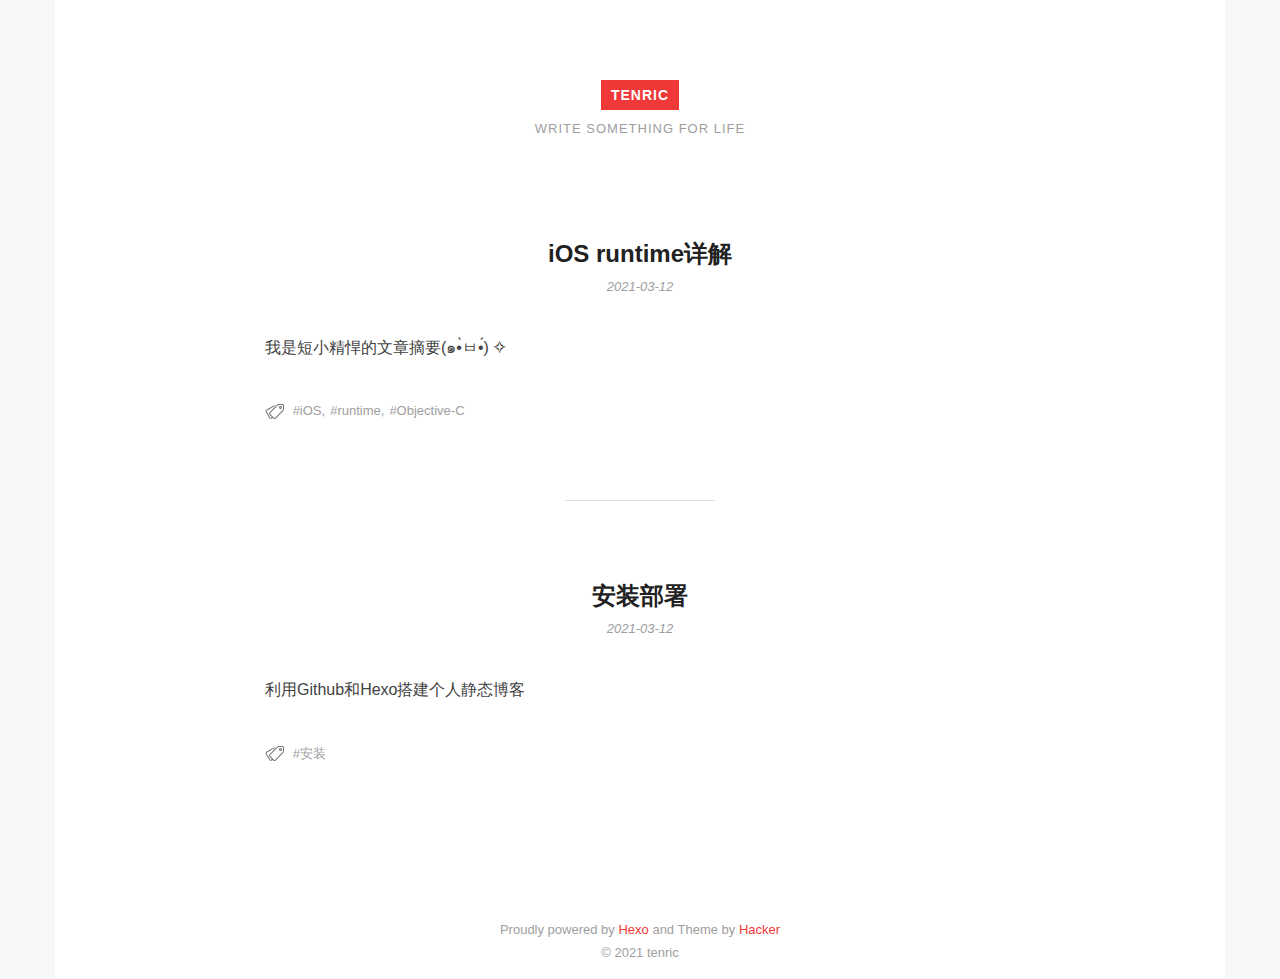
==== index.html @ fcacc4e6 "Site updated: 2021-03-12 15:52:18" ====
<!DOCTYPE HTML>
<html>
<head>
  <meta charset="utf-8">
  
  <title>TENRIC | Write something for life</title>

  
  <meta name="author" content="tenric">
  

  

  

  <meta id="viewport" name="viewport" content="width=device-width, initial-scale=1, maximum-scale=1, minimum-scale=1, user-scalable=no, minimal-ui">
  <meta name="apple-mobile-web-app-capable" content="yes">
  <meta name="apple-mobile-web-app-status-bar-style" content="black">

  

  <meta property="og:site_name" content="TENRIC"/>

  
  <meta property="og:image" content="/favicon.ico"/>
  

  <link href="/favicon.ico" rel="icon">
  <link rel="alternate" href="/atom.xml" title="TENRIC" type="application/atom+xml">
  <link rel="stylesheet" href="/css/style.css" media="screen" type="text/css">
<meta name="generator" content="Hexo 5.4.0"></head>


<body>
<div class="blog">
  <div class="content">

    <header>
  <div class="site-branding">
    <h1 class="site-title">
      <a href="/">TENRIC</a>
    </h1>
    <p class="site-description">Write something for life</p>
  </div>
  <nav class="site-navigation">
    <ul>
      
    </ul>
  </nav>
</header>

    <main class="site-main posts-loop">
    
  <article>

  
    
    <h3 class="article-title"><a href="/2021/03/12/ios-runtime/"><span>iOS runtime详解</span></a></h3>
    
  

  <div class="article-top-meta">
    <span class="posted-on">
      <a href="/2021/03/12/ios-runtime/" rel="bookmark">
        <time class="entry-date published" datetime="2021-03-12T23:48:23.000Z">
          2021-03-12
        </time>
      </a>
    </span>
  </div>


  

  <div class="article-content">
    <div class="entry">
      
        <p>我是短小精悍的文章摘要(๑•̀ㅂ•́) ✧</p>
        
      
    </div>

  </div>

  <div class="article-footer">
    <div class="article-meta pull-left">

    

    
    

    <span class="post-tags">
      <i class="icon-tags"></i>
        <a href="/tags/iOS/">iOS</a><a href="/tags/runtime/">runtime</a><a href="/tags/Objective-C/">Objective-C</a>
    </span>
    

    </div>

    
  </div>
</article>



  <article>

  
    
    <h3 class="article-title"><a href="/2021/03/12/hello-world/"><span>安装部署</span></a></h3>
    
  

  <div class="article-top-meta">
    <span class="posted-on">
      <a href="/2021/03/12/hello-world/" rel="bookmark">
        <time class="entry-date published" datetime="2021-03-12T15:52:05.038Z">
          2021-03-12
        </time>
      </a>
    </span>
  </div>


  

  <div class="article-content">
    <div class="entry">
      
        <p>利用Github和Hexo搭建个人静态博客</p>
        
      
    </div>

  </div>

  <div class="article-footer">
    <div class="article-meta pull-left">

    

    
    

    <span class="post-tags">
      <i class="icon-tags"></i>
        <a href="/tags/安装/">安装</a>
    </span>
    

    </div>

    
  </div>
</article>




<nav class="pagination">
  
  
</nav>
    </main>

    <footer class="site-footer">
  <p class="site-info">
    Proudly powered by <a href="https://hexo.io/" target="_blank">Hexo</a> and
    Theme by <a href="https://github.com/CodeDaraW/Hacker" target="_blank">Hacker</a>
    </br>
    
    &copy; 2021 tenric
    
  </p>
</footer>
    
    
  </div>
</div>
</body>
</html>
---- css/style.css ----
/*! normalize.css v3.0.3 | MIT License | github.com/necolas/normalize.css */

/**
 * 1. Set default font family to sans-serif.
 * 2. Prevent iOS and IE text size adjust after device orientation change,
 *    without disabling user zoom.
 */

html {
  font-family: sans-serif; /* 1 */
  -ms-text-size-adjust: 100%; /* 2 */
  -webkit-text-size-adjust: 100%; /* 2 */
}

/**
 * Remove default margin.
 */

body {
  margin: 0;
}

/* HTML5 display definitions
   ========================================================================== */

/**
 * Correct `block` display not defined for any HTML5 element in IE 8/9.
 * Correct `block` display not defined for `details` or `summary` in IE 10/11
 * and Firefox.
 * Correct `block` display not defined for `main` in IE 11.
 */

article,
aside,
details,
figcaption,
figure,
footer,
header,
hgroup,
main,
menu,
nav,
section,
summary {
  display: block;
}

/**
 * 1. Correct `inline-block` display not defined in IE 8/9.
 * 2. Normalize vertical alignment of `progress` in Chrome, Firefox, and Opera.
 */

audio,
canvas,
progress,
video {
  display: inline-block; /* 1 */
  vertical-align: baseline; /* 2 */
}

/**
 * Prevent modern browsers from displaying `audio` without controls.
 * Remove excess height in iOS 5 devices.
 */

audio:not([controls]) {
  display: none;
  height: 0;
}

/**
 * Address `[hidden]` styling not present in IE 8/9/10.
 * Hide the `template` element in IE 8/9/10/11, Safari, and Firefox < 22.
 */

[hidden],
template {
  display: none;
}

/* Links
   ========================================================================== */

/**
 * Remove the gray background color from active links in IE 10.
 */

a {
  background-color: transparent;
}

/**
 * Improve readability of focused elements when they are also in an
 * active/hover state.
 */

a:active,
a:hover {
  outline: 0;
}

/* Text-level semantics
   ========================================================================== */

/**
 * Address styling not present in IE 8/9/10/11, Safari, and Chrome.
 */

abbr[title] {
  border-bottom: 1px dotted;
}

/**
 * Address style set to `bolder` in Firefox 4+, Safari, and Chrome.
 */

b,
strong {
  font-weight: bold;
}

/**
 * Address styling not present in Safari and Chrome.
 */

dfn {
  font-style: italic;
}

/**
 * Address variable `h1` font-size and margin within `section` and `article`
 * contexts in Firefox 4+, Safari, and Chrome.
 */

h1 {
  font-size: 2em;
  margin: 0.67em 0;
}

/**
 * Address styling not present in IE 8/9.
 */

mark {
  background: #ff0;
  color: #000;
}

/**
 * Address inconsistent and variable font size in all browsers.
 */

small {
  font-size: 80%;
}

/**
 * Prevent `sub` and `sup` affecting `line-height` in all browsers.
 */

sub,
sup {
  font-size: 75%;
  line-height: 0;
  position: relative;
  vertical-align: baseline;
}

sup {
  top: -0.5em;
}

sub {
  bottom: -0.25em;
}

/* Embedded content
   ========================================================================== */

/**
 * Remove border when inside `a` element in IE 8/9/10.
 */

img {
  border: 0;
}

/**
 * Correct overflow not hidden in IE 9/10/11.
 */

svg:not(:root) {
  overflow: hidden;
}

/* Grouping content
   ========================================================================== */

/**
 * Address margin not present in IE 8/9 and Safari.
 */

figure {
  margin: 1em 40px;
}

/**
 * Address differences between Firefox and other browsers.
 */

hr {
  box-sizing: content-box;
  height: 0;
}

/**
 * Contain overflow in all browsers.
 */

pre {
  overflow: auto;
}

/**
 * Address odd `em`-unit font size rendering in all browsers.
 */

code,
kbd,
pre,
samp {
  font-family: monospace, monospace;
  font-size: 1em;
}

/* Forms
   ========================================================================== */

/**
 * Known limitation: by default, Chrome and Safari on OS X allow very limited
 * styling of `select`, unless a `border` property is set.
 */

/**
 * 1. Correct color not being inherited.
 *    Known issue: affects color of disabled elements.
 * 2. Correct font properties not being inherited.
 * 3. Address margins set differently in Firefox 4+, Safari, and Chrome.
 */

button,
input,
optgroup,
select,
textarea {
  color: inherit; /* 1 */
  font: inherit; /* 2 */
  margin: 0; /* 3 */
}

/**
 * Address `overflow` set to `hidden` in IE 8/9/10/11.
 */

button {
  overflow: visible;
}

/**
 * Address inconsistent `text-transform` inheritance for `button` and `select`.
 * All other form control elements do not inherit `text-transform` values.
 * Correct `button` style inheritance in Firefox, IE 8/9/10/11, and Opera.
 * Correct `select` style inheritance in Firefox.
 */

button,
select {
  text-transform: none;
}

/**
 * 1. Avoid the WebKit bug in Android 4.0.* where (2) destroys native `audio`
 *    and `video` controls.
 * 2. Correct inability to style clickable `input` types in iOS.
 * 3. Improve usability and consistency of cursor style between image-type
 *    `input` and others.
 */

button,
html input[type="button"], /* 1 */
input[type="reset"],
input[type="submit"] {
  -webkit-appearance: button; /* 2 */
  cursor: pointer; /* 3 */
}

/**
 * Re-set default cursor for disabled elements.
 */

button[disabled],
html input[disabled] {
  cursor: default;
}

/**
 * Remove inner padding and border in Firefox 4+.
 */

button::-moz-focus-inner,
input::-moz-focus-inner {
  border: 0;
  padding: 0;
}

/**
 * Address Firefox 4+ setting `line-height` on `input` using `!important` in
 * the UA stylesheet.
 */

input {
  line-height: normal;
}

/**
 * It's recommended that you don't attempt to style these elements.
 * Firefox's implementation doesn't respect box-sizing, padding, or width.
 *
 * 1. Address box sizing set to `content-box` in IE 8/9/10.
 * 2. Remove excess padding in IE 8/9/10.
 */

input[type="checkbox"],
input[type="radio"] {
  box-sizing: border-box; /* 1 */
  padding: 0; /* 2 */
}

/**
 * Fix the cursor style for Chrome's increment/decrement buttons. For certain
 * `font-size` values of the `input`, it causes the cursor style of the
 * decrement button to change from `default` to `text`.
 */

input[type="number"]::-webkit-inner-spin-button,
input[type="number"]::-webkit-outer-spin-button {
  height: auto;
}

/**
 * 1. Address `appearance` set to `searchfield` in Safari and Chrome.
 * 2. Address `box-sizing` set to `border-box` in Safari and Chrome.
 */

input[type="search"] {
  -webkit-appearance: textfield; /* 1 */
  box-sizing: content-box; /* 2 */
}

/**
 * Remove inner padding and search cancel button in Safari and Chrome on OS X.
 * Safari (but not Chrome) clips the cancel button when the search input has
 * padding (and `textfield` appearance).
 */

input[type="search"]::-webkit-search-cancel-button,
input[type="search"]::-webkit-search-decoration {
  -webkit-appearance: none;
}

/**
 * Define consistent border, margin, and padding.
 */

fieldset {
  border: 1px solid #c0c0c0;
  margin: 0 2px;
  padding: 0.35em 0.625em 0.75em;
}

/**
 * 1. Correct `color` not being inherited in IE 8/9/10/11.
 * 2. Remove padding so people aren't caught out if they zero out fieldsets.
 */

legend {
  border: 0; /* 1 */
  padding: 0; /* 2 */
}

/**
 * Remove default vertical scrollbar in IE 8/9/10/11.
 */

textarea {
  overflow: auto;
}

/**
 * Don't inherit the `font-weight` (applied by a rule above).
 * NOTE: the default cannot safely be changed in Chrome and Safari on OS X.
 */

optgroup {
  font-weight: bold;
}

/* Tables
   ========================================================================== */

/**
 * Remove most spacing between table cells.
 */

table {
  border-collapse: collapse;
  border-spacing: 0;
}

td,
th {
  padding: 0;
}

html {
  font-size: 10px;
  -webkit-text-size-adjust: 100%;
}
p,
h1,
h2,
h3,
h4,
h5,
h6 {
  margin: 0;
}
a {
  text-decoration: none;
}
body {
  background-color: #f7f7f7;
  font-family: "Segoe UI", "Lucida Grande", Helvetica, "Microsoft YaHei", FreeSans, Arimo, "Droid Sans", "wenquanyi micro hei", "Hiragino Sans GB", "Hiragino Sans GB W3", Arial, sans-serif;
  -moz-osx-font-smoothing: grayscale;
  -webkit-font-smoothing: antialiased;
  overflow-x: hidden;
}
body .blog {
  max-width: 1170px;
  min-height: 100vh;
  background-color: #fff;
  margin: 0 auto;
}
body .blog .content {
  box-sizing: border-box;
  max-width: 770px;
  width: 100%;
  padding: 80px 10px 10px;
  margin: 0 auto;
}
@media (prefers-color-scheme: dark) {
  body {
    background-color: #000;
  }
  body .blog {
    background-color: #110f12;
  }
}
header {
  line-height: 1.8rem;
}
header .site-branding {
  text-align: center;
  margin-bottom: 2rem;
  font-family: "Open Sans", arial, sans-serif;
  letter-spacing: 0.1em;
  text-transform: uppercase;
}
header .site-branding .site-title {
  margin: 0;
  font-size: 1.4rem;
}
header .site-branding .site-title a {
  display: inline-block;
  color: #fff;
  font-weight: bolder;
  background-color: #f03838;
  line-height: 3rem;
  height: 3rem;
  padding: 0 1rem;
  -webkit-transition: padding 0.3s ease-out;
  transition: padding 0.3s ease-out;
}
header .site-branding .site-title a:hover {
  padding: 0 1.5rem;
}
header .site-branding .site-description {
  color: #9e9e9e;
  font-size: 1.3rem;
  margin: 1rem 0 0;
}
header .site-navigation {
  text-align: center;
}
header .site-navigation ul {
  list-style: none;
  padding: 0;
  margin: 0;
  font-size: 1.6em;
}
header .site-navigation ul li {
  display: inline-block;
  margin: 0 0.5rem;
}
header .site-navigation ul li a {
  display: block;
  color: #f03838;
  font-size: 1.6rem;
  line-height: 2rem;
  padding: 0 1rem;
}
article {
  position: relative;
  padding: 8rem 0;
}
article a {
  color: #f03838;
}
article:not(:first-child):before {
  content: '';
  width: 150px;
  height: 1px;
  background-color: #e0e0e0;
  position: absolute;
  top: 0;
  left: 50%;
  margin-left: -75px;
}
article blockquote {
  margin: 6rem 2rem;
  padding-left: 15px;
  line-height: 2rem;
  border-left: 4px solid #f03838;
}
article .article-title {
  position: relative;
  color: #212121;
  font-size: 2.4rem;
  line-height: 1.3;
  text-align: center;
  margin: 0;
  padding: 0 2rem;
}
article .article-title a {
  display: block;
  color: #212121;
}
article .article-title a span {
  padding-bottom: 3px;
  -webkit-transition: 0.15s;
  transition: 0.15s;
  box-shadow: inset 0 -2px 0 rgba(240,56,56,0);
}
article .article-title a:hover {
  color: #212121;
}
article .article-title a:hover span {
  box-shadow: inset 0 -2px 0 rgba(240,56,56,0.4);
}
article .article-top-meta {
  position: relative;
  color: #9e9e9e;
  font-size: 1.3rem;
  text-align: center;
  margin: 1rem 0;
}
article .article-top-meta span {
  margin: 0 0.5rem;
}
article .article-top-meta a {
  color: #9e9e9e;
}
article .article-top-meta a:hover {
  color: #f03838;
}
article .article-top-meta a time {
  font-style: italic;
}
article .article-excerpt,
article .article-content,
article .featured-media {
  margin: 4rem 0;
  font-size: 1.6rem;
  color: #424242;
}
article .article-excerpt .excerpt-btn,
article .article-content .excerpt-btn,
article .featured-media .excerpt-btn {
  margin: 4rem 0;
  font-size: 1.4rem;
}
article .article-excerpt img,
article .article-content img,
article .featured-media img {
  display: block;
  max-width: 100%;
  height: auto;
  margin: 1rem auto;
}
article .article-footer .pull-left {
  float: left;
}
article .article-footer .pull-right {
  float: right;
}
article .article-footer:after {
  content: " ";
  display: block;
  clear: both;
}
article .article-footer .article-meta > span:not(:last-child) {
  margin-right: 3rem;
}
article .article-footer .article-meta > span {
  display: inline-block;
}
article .article-footer .article-meta > span > span {
  line-height: 1;
  vertical-align: middle;
}
article .article-footer .article-meta {
  font-size: 1.3rem;
  color: #9e9e9e;
}
article .article-footer .article-meta a {
  color: #9e9e9e;
}
article .article-footer .article-meta a:hover {
  color: #f03838;
}
article .article-footer .article-meta i {
  vertical-align: middle;
  color: #9e9e9e;
  margin-right: 0.5rem;
}
article .article-footer .post-tags a:before {
  content: "#";
}
article .article-footer .post-tags a:not(:last-of-type):after {
  content: ",";
  padding-right: 5px;
}
article code {
  padding: 2px 4px;
  margin-left: 2px;
  margin-right: 2px;
  color: #c7254e;
  white-space: normal;
  border-radius: 0;
}
article p {
  margin: 2rem 0;
  line-height: 1.8;
}
article .video-container {
  position: relative;
  padding-bottom: 56.25%;
  padding-top: 0;
  height: 0;
  overflow: hidden;
}
article .video-container iframe {
  position: absolute;
  top: 0;
  left: 0;
  width: 100%;
  height: 100%;
}
article table {
  max-width: 100%;
  width: 100%;
}
article table caption {
  padding: 5px;
  color: #333;
  background-color: #e5e5e5;
}
article table th,
article table td {
  text-align: left;
  padding: 0.6em;
  vertical-align: top;
}
article table th {
  vertical-align: bottom;
  border-bottom: 1px solid #e5e5e5;
}
article table tbody + tbody {
  border-top: 2px solid #e5e5e5;
}
article table .table {
  background-color: #fff;
}
article table .table-bordered {
  border: 1px solid #e5e5e5;
}
article table .table-striped tbody tr:nth-of-type(odd) {
  background-color: #f2f2f2;
}
article table pre {
  overflow-x: auto;
  overflow-y: hidden;
}
@media (prefers-color-scheme: dark) {
  article {
    color: #f6f2f5;
  }
  article .article-title {
    color: #f6f2f5;
  }
  article .article-title a {
    color: #f6f2f5;
  }
  article .article-title a:hover {
    color: #f6f2f5;
  }
  article .article-excerpt,
  article .article-content,
  article .featured-media {
    color: #fff;
  }
  article code {
    color: #f45542;
  }
}
article.archive {
  padding: 0;
  margin: 2em auto;
}
.archive-post {
  text-align: left;
  margin: 2em auto;
}
.archive-post .archive-title {
  font-size: 2.8em;
  line-height: 1;
  position: relative;
  color: #212121;
  margin: 0;
}
.archive-post .archive-title a {
  color: #000;
}
.archive-post .archive-title a span {
  padding-bottom: 3px;
  -webkit-transition: box-shadow 0.15s;
  transition: box-shadow 0.15s;
  box-shadow: inset 0 -2px 0 rgba(240,56,56,0);
}
.archive-post .archive-title a:hover {
  color: #212121;
}
.archive-post .archive-title a:hover span {
  box-shadow: inset 0 -2px 0 rgba(240,56,56,0.4);
}
.archive-post time {
  font-style: italic;
}
.archive-post time a {
  font-size: 1.6rem;
  color: #9e9e9e;
}
.archive-post time a:before {
  content: '#';
}
.archive-post time a:hover {
  color: #f03838;
}
@media (prefers-color-scheme: dark) {
  .archive-post .archive-title {
    color: #f6f2f5;
  }
  .archive-post .archive-title a {
    color: #fff;
  }
  .archive-post .archive-title a:hover {
    color: #f6f2f5;
  }
  .archive-post time a {
    color: #8e8e93;
  }
  .archive-post time a:hover {
    color: #f03838;
  }
}
article .tags-cloud {
  width: 100%;
  margin: 8rem 0;
  text-align: center;
  line-height: 2rem;
}
article .tags-cloud > spannot(last-child) {
  margin-right: 3rem;
}
article .tags-cloud > span {
  display: inline-block;
}
article .tags-cloud > span > span {
  line-height: 1;
  vertical-align: middle;
}
article .archive-tags,
article .archive-tags > spannot(last-child) {
  margin-right: 3rem;
}
article .archive-tags > span {
  display: inline-block;
}
article .archive-tags > span > span {
  line-height: 1;
  vertical-align: middle;
}
article .archive-tags,
article .tags-cloud {
  margin: 8rem 0;
  font-size: 1.3rem;
  color: #9e9e9e;
}
article .archive-tags a,
article .tags-cloud a {
  color: #9e9e9e;
}
article .archive-tags a:hover,
article .tags-cloud a:hover {
  color: #f03838;
}
article .archive-tags i,
article .tags-cloud i {
  vertical-align: middle;
  color: #9e9e9e;
  margin-right: 0.5rem;
}
article .archive-tags .post-tags,
article .tags-cloud .post-tags {
  margin-right: 3rem;
}
article .archive-tags .post-tags a:before,
article .tags-cloud .post-tags a:before {
  content: "#";
}
article .archive-tags .post-tags a:not(:last-of-type):after,
article .tags-cloud .post-tags a:not(:last-of-type):after {
  content: ",";
  padding-right: 5px;
}
article .categories-cloud {
  width: 100%;
  margin: 8rem 0;
  text-align: center;
  line-height: 2rem;
}
article .categories-cloud > spannot(last-child) {
  margin-right: 3rem;
}
article .categories-cloud > span {
  display: inline-block;
}
article .categories-cloud > span > span {
  line-height: 1;
  vertical-align: middle;
}
article .archive-categories,
article .archive-categories > spannot(last-child) {
  margin-right: 3rem;
}
article .archive-categories > span {
  display: inline-block;
}
article .archive-categories > span > span {
  line-height: 1;
  vertical-align: middle;
}
article .archive-categories,
article .categories-cloud {
  margin: 8rem 0;
  font-size: 1.3rem;
  color: #9e9e9e;
}
article .archive-categories a,
article .categories-cloud a {
  color: #9e9e9e;
}
article .archive-categories a:hover,
article .categories-cloud a:hover {
  color: #f03838;
}
article .archive-categories i,
article .categories-cloud i {
  vertical-align: middle;
  color: #9e9e9e;
  margin-right: 0.5rem;
}
article .archive-categories .post-categories,
article .categories-cloud .post-categories {
  margin-right: 3rem;
}
article .archive-categories .post-categories a:before,
article .categories-cloud .post-categories a:before {
  content: "#";
}
article .archive-categories .post-categories a:not(:last-of-type):after,
article .categories-cloud .post-categories a:not(:last-of-type):after {
  content: ",";
  padding-right: 5px;
}
.pagination {
  position: relative;
  margin: 30px 0;
  display: -webkit-box;
  display: -ms-flexbox;
  display: -webkit-flex;
  display: flex;
  -webkit-box-pack: space-around;
  -ms-flex-pack: space-around;
  -webkit-justify-content: space-around;
  justify-content: space-around;
}
.pagination .pagination-prev,
.pagination .pagination-next {
  color: #f03838;
  font-size: 1.6rem;
  border: 1px solid #e0e0e0;
  line-height: 30px;
  height: 32px;
  padding: 0 20px;
  border-radius: 16px;
  -webkit-transition-duration: 0.4s;
  transition-duration: 0.4s;
}
.pagination .pagination-prev:hover,
.pagination .pagination-next:hover {
  color: #fff;
  background-color: #f03838;
  border-color: #f03838;
}
@media (prefers-color-scheme: dark) {
  .pagination .pagination-prev,
  .pagination .pagination-next {
    color: #f03838;
    border: 1px solid #636366;
  }
  .pagination .pagination-prev:hover,
  .pagination .pagination-next:hover {
    color: #000;
    background-color: #f03838;
    border-color: #f03838;
  }
}
footer.site-footer {
  position: relative;
  text-align: center;
  line-height: 1.8;
  padding-top: 1rem;
  color: #9e9e9e;
}
footer.site-footer a {
  color: #f03838;
}
footer.site-footer .site-info {
  color: #9e9e9e;
  font-size: 1.3rem;
  margin: 0.5rem 0;
}
.icon-meta {
  display: -webkit-box;
  display: -ms-flexbox;
  display: -webkit-flex;
  display: flex;
}
.icon-comments {
  display: inline-block;
  width: 18px;
  height: 19px;
  background: url("[data-uri]") center top no-repeat;
  background-size: 18px 18px;
}
.icon-tags {
  display: inline-block;
  width: 19px;
  height: 16px;
  background: url("[data-uri]") center center no-repeat;
  background-size: 19px 16px;
}
.icon-categories {
  display: inline-block;
  width: 19px;
  height: 16px;
  background: url("[data-uri]") center center no-repeat;
  icon-categories: 19px 16px;
}
.entry .gist {
  background: #eee;
  border: 1px solid #fff;
  margin: 15px 0px;
  padding: 7px 15px;
  border-radius: 2px;
  text-shadow: 0 0 1px #fff;
  line-height: 1.6;
  overflow: auto;
  color: #666;
}
.entry .gist .gist-file {
  border: none;
  font-family: inherit;
  margin: 0;
  font-size: 0.9em;
}
.entry .gist .gist-file .gist-data {
  background: none;
  border-bottom: none;
}
.entry .gist .gist-file .gist-data pre {
  padding: 0 !important;
  font-family: font-mono;
}
.entry .gist .gist-file .gist-meta {
  background: none;
  color: color-meta;
  margin-top: 5px;
  padding: 0;
  text-shadow: 0 0 1px #fff;
  font-size: 100%;
}
.entry .gist .gist-file .gist-meta a {
  color: color-link;
}
.entry .gist .gist-file .gist-meta a:visited {
  color: color-link;
}
figure.highlight {
  background: #eee;
  border: 1px solid color-border;
  margin: 1em 0;
  padding: 1em;
  border-radius: 2px;
  text-shadow: 0 0 1px #fff;
  line-height: 1.6;
  overflow: auto;
  position: relative;
  font-size: 0.9em;
}
figure.highlight figcaption {
  color: color-meta;
  margin-bottom: 5px;
  text-shadow: 0 0 1px #fff;
}
figure.highlight figcaption a {
  position: absolute;
  right: 15px;
}
figure.highlight pre {
  border: none;
  padding: 0;
  margin: 0;
}
figure.highlight table {
  margin-top: 0;
  border-spacing: 0;
}
figure.highlight .gutter {
  color: color-meta;
  width: 20px;
  padding-right: 15px;
  border-right: 1px solid color-border;
  text-align: right;
}
figure.highlight .code {
  padding-left: 15px;
  border-left: 1px solid #fff;
  color: #666;
}
figure.highlight .line {
  height: 20px;
}
pre .comment,
pre .template_comment,
pre .diff .header,
pre .doctype,
pre .pi,
pre .lisp .string,
pre .javadoc {
  color: #93a1a1;
  font-style: italic;
}
pre .keyword,
pre .winutils,
pre .method,
pre .addition,
pre .css .tag,
pre .request,
pre .status,
pre .nginx .title {
  color: #859900;
}
pre .number,
pre .command,
pre .string,
pre .tag .value,
pre .phpdoc,
pre .tex .formula,
pre .regexp,
pre .hexcolor {
  color: #2aa198;
}
pre .title,
pre .localvars,
pre .chunk,
pre .decorator,
pre .built_in,
pre .identifier,
pre .vhdl,
pre .literal,
pre .id {
  color: #268bd2;
}
pre .attribute,
pre .variable,
pre .lisp .body,
pre .smalltalk .number,
pre .constant,
pre .class .title,
pre .parent,
pre .haskell .type {
  color: #b58900;
}
pre .preprocessor,
pre .preprocessor .keyword,
pre .shebang,
pre .symbol,
pre .symbol .string,
pre .diff .change,
pre .special,
pre .attr_selector,
pre .important,
pre .subst,
pre .cdata,
pre .clojure .title {
  color: #cb4b16;
}
pre .deletion {
  color: #dc322f;
}
@media (prefers-color-scheme: dark) {
  .entry .gist {
    background: #222;
    border: 1px solid #000;
    text-shadow: 0 0 1px #000;
    color: #fff;
  }
  .entry .gist .gist-file .gist-meta {
    text-shadow: 0 0 1px #000;
  }
  figure.highlight {
    background: #222;
    text-shadow: 0 0 1px #000;
  }
  figure.highlight figcaption {
    text-shadow: 0 0 1px #000;
  }
  figure.highlight .code {
    border-left: 1px solid #000;
    color: #fff;
  }
  pre .comment,
  pre .template_comment,
  pre .diff .header,
  pre .doctype,
  pre .pi,
  pre .lisp .string,
  pre .javadoc {
    color: #586e75;
  }
}
@media (min-width: 768px) {
  article {
    padding: 8rem 0;
  }
}
@media (max-width: 768px) {
  .content {
    padding-top: 20px !important;
  }
  article {
    padding: 2.5rem 0 !important;
  }
}
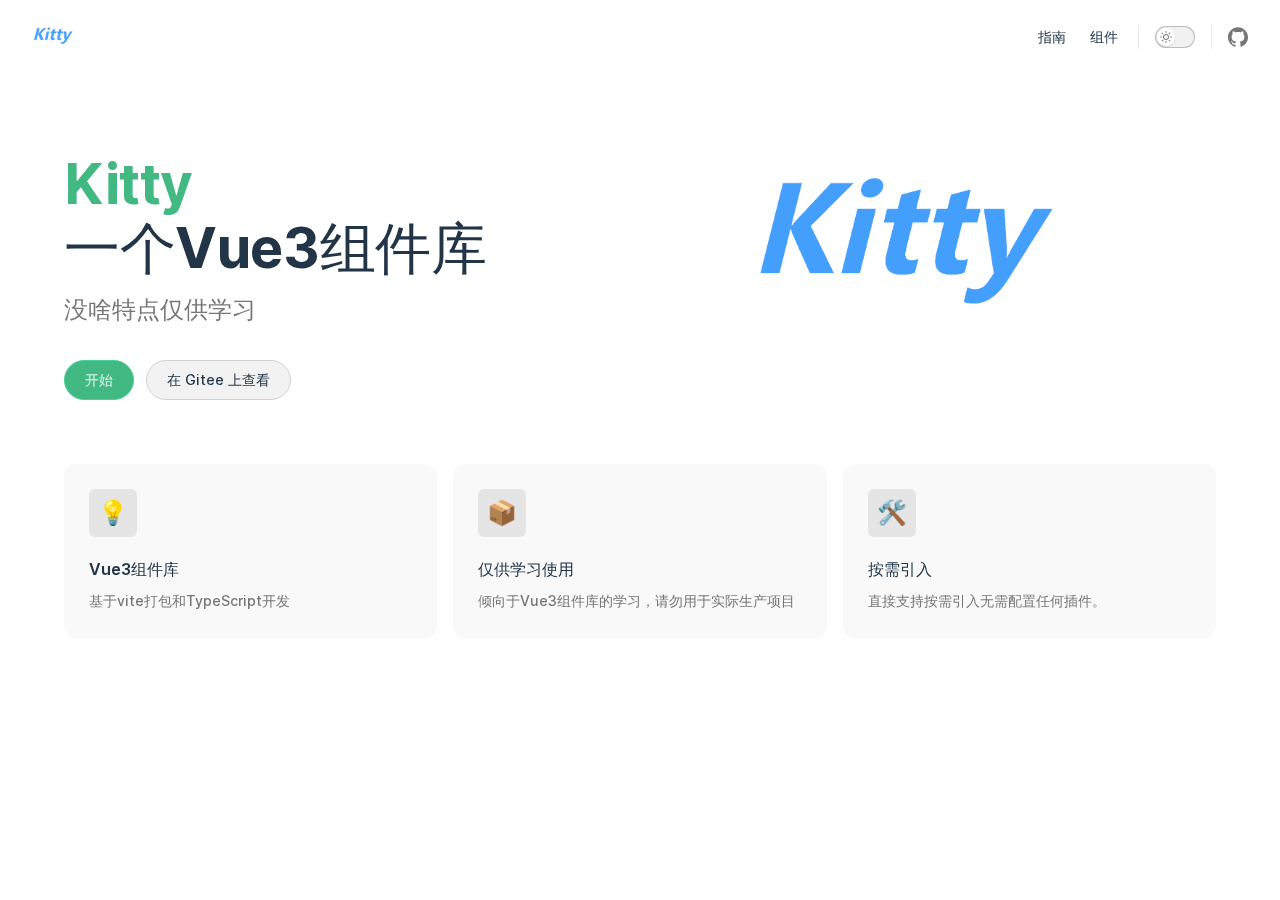
==== commit b7759d3e: "doc" ====
--- a/index.html
+++ b/index.html
@@ -1,182 +1,21 @@
-<!DOCTYPE HTML>
-<html>
-<head>
-  <meta charset="utf-8">
-  
-  <title>TENRIC | Write something for life</title>
-
-  
-  <meta name="author" content="tenric">
-  
-
-  
-
-  
-
-  <meta id="viewport" name="viewport" content="width=device-width, initial-scale=1, maximum-scale=1, minimum-scale=1, user-scalable=no, minimal-ui">
-  <meta name="apple-mobile-web-app-capable" content="yes">
-  <meta name="apple-mobile-web-app-status-bar-style" content="black">
-
-  
-
-  <meta property="og:site_name" content="TENRIC"/>
-
-  
-  <meta property="og:image" content="/favicon.ico"/>
-  
-
-  <link href="/favicon.ico" rel="icon">
-  <link rel="alternate" href="/atom.xml" title="TENRIC" type="application/atom+xml">
-  <link rel="stylesheet" href="/css/style.css" media="screen" type="text/css">
-<meta name="generator" content="Hexo 5.4.0"></head>
-
-
-<body>
-<div class="blog">
-  <div class="content">
-
-    <header>
-  <div class="site-branding">
-    <h1 class="site-title">
-      <a href="/">TENRIC</a>
-    </h1>
-    <p class="site-description">Write something for life</p>
-  </div>
-  <nav class="site-navigation">
-    <ul>
-      
-    </ul>
-  </nav>
-</header>
-
-    <main class="site-main posts-loop">
+<!DOCTYPE html>
+<html lang="en-US">
+  <head>
+    <meta charset="utf-8">
+    <meta name="viewport" content="width=device-width,initial-scale=1">
+    <title>Kitty | 一个Vue3组件库</title>
+    <meta name="description" content="A VitePress site">
+    <link rel="stylesheet" href="/assets/style.ea92e692.css">
+    <link rel="modulepreload" href="/assets/chunks/index.14e81d7c.js">
+    <link rel="modulepreload" href="/assets/app.6cea076a.js">
+    <link rel="modulepreload" href="/assets/index.md.9ae8430d.lean.js">
     
-  <article>
-
-  
+    <script id="check-dark-light">(()=>{const e=localStorage.getItem("vitepress-theme-appearance")||"",a=window.matchMedia("(prefers-color-scheme: dark)").matches;(!e||e==="auto"?a:e==="dark")&&document.documentElement.classList.add("dark")})();</script>
+  </head>
+  <body>
+    <div id="app"><div class="Layout" data-v-113fe500><!--[--><!--]--><!--[--><span tabindex="-1" data-v-96171515></span><a href="#VPContent" class="VPSkipLink visually-hidden" data-v-96171515> Skip to content </a><!--]--><!----><header class="VPNav no-sidebar" data-v-113fe500 data-v-de58f8aa><div class="VPNavBar" data-v-de58f8aa data-v-169402fc><div class="container" data-v-169402fc><div class="VPNavBarTitle" data-v-169402fc data-v-dacced47><a class="title" href="/" data-v-dacced47><!--[--><!--]--><!--[--><img class="VPImage logo" src="/logo.png" alt data-v-53766751><!--]--><!----><!--[--><!--]--></a></div><div class="content" data-v-169402fc><!--[--><!--]--><!----><nav aria-labelledby="main-nav-aria-label" class="VPNavBarMenu menu" data-v-169402fc data-v-5b0fac8e><span id="main-nav-aria-label" class="visually-hidden" data-v-5b0fac8e>Main Navigation</span><!--[--><!--[--><a class="VPLink link VPNavBarMenuLink" href="/guide/installation.html" data-v-5b0fac8e data-v-56763453 data-v-a6a4aa9b><!--[-->指南<!--]--><!----></a><!--]--><!--[--><a class="VPLink link VPNavBarMenuLink" href="/examples/button/" data-v-5b0fac8e data-v-56763453 data-v-a6a4aa9b><!--[-->组件<!--]--><!----></a><!--]--><!--]--></nav><!----><div class="VPNavBarAppearance appearance" data-v-169402fc data-v-bf5c70f6><button class="VPSwitch VPSwitchAppearance" type="button" role="switch" aria-label="toggle dark mode" aria-checked="false" data-v-bf5c70f6 data-v-a2051fd1 data-v-f0e50179><span class="check" data-v-f0e50179><span class="icon" data-v-f0e50179><!--[--><svg xmlns="http://www.w3.org/2000/svg" aria-hidden="true" focusable="false" viewbox="0 0 24 24" class="sun" data-v-a2051fd1><path d="M12,18c-3.3,0-6-2.7-6-6s2.7-6,6-6s6,2.7,6,6S15.3,18,12,18zM12,8c-2.2,0-4,1.8-4,4c0,2.2,1.8,4,4,4c2.2,0,4-1.8,4-4C16,9.8,14.2,8,12,8z"></path><path d="M12,4c-0.6,0-1-0.4-1-1V1c0-0.6,0.4-1,1-1s1,0.4,1,1v2C13,3.6,12.6,4,12,4z"></path><path d="M12,24c-0.6,0-1-0.4-1-1v-2c0-0.6,0.4-1,1-1s1,0.4,1,1v2C13,23.6,12.6,24,12,24z"></path><path d="M5.6,6.6c-0.3,0-0.5-0.1-0.7-0.3L3.5,4.9c-0.4-0.4-0.4-1,0-1.4s1-0.4,1.4,0l1.4,1.4c0.4,0.4,0.4,1,0,1.4C6.2,6.5,5.9,6.6,5.6,6.6z"></path><path d="M19.8,20.8c-0.3,0-0.5-0.1-0.7-0.3l-1.4-1.4c-0.4-0.4-0.4-1,0-1.4s1-0.4,1.4,0l1.4,1.4c0.4,0.4,0.4,1,0,1.4C20.3,20.7,20,20.8,19.8,20.8z"></path><path d="M3,13H1c-0.6,0-1-0.4-1-1s0.4-1,1-1h2c0.6,0,1,0.4,1,1S3.6,13,3,13z"></path><path d="M23,13h-2c-0.6,0-1-0.4-1-1s0.4-1,1-1h2c0.6,0,1,0.4,1,1S23.6,13,23,13z"></path><path d="M4.2,20.8c-0.3,0-0.5-0.1-0.7-0.3c-0.4-0.4-0.4-1,0-1.4l1.4-1.4c0.4-0.4,1-0.4,1.4,0s0.4,1,0,1.4l-1.4,1.4C4.7,20.7,4.5,20.8,4.2,20.8z"></path><path d="M18.4,6.6c-0.3,0-0.5-0.1-0.7-0.3c-0.4-0.4-0.4-1,0-1.4l1.4-1.4c0.4-0.4,1-0.4,1.4,0s0.4,1,0,1.4l-1.4,1.4C18.9,6.5,18.6,6.6,18.4,6.6z"></path></svg><svg xmlns="http://www.w3.org/2000/svg" aria-hidden="true" focusable="false" viewbox="0 0 24 24" class="moon" data-v-a2051fd1><path d="M12.1,22c-0.3,0-0.6,0-0.9,0c-5.5-0.5-9.5-5.4-9-10.9c0.4-4.8,4.2-8.6,9-9c0.4,0,0.8,0.2,1,0.5c0.2,0.3,0.2,0.8-0.1,1.1c-2,2.7-1.4,6.4,1.3,8.4c2.1,1.6,5,1.6,7.1,0c0.3-0.2,0.7-0.3,1.1-0.1c0.3,0.2,0.5,0.6,0.5,1c-0.2,2.7-1.5,5.1-3.6,6.8C16.6,21.2,14.4,22,12.1,22zM9.3,4.4c-2.9,1-5,3.6-5.2,6.8c-0.4,4.4,2.8,8.3,7.2,8.7c2.1,0.2,4.2-0.4,5.8-1.8c1.1-0.9,1.9-2.1,2.4-3.4c-2.5,0.9-5.3,0.5-7.5-1.1C9.2,11.4,8.1,7.7,9.3,4.4z"></path></svg><!--]--></span></span></button></div><div class="VPSocialLinks VPNavBarSocialLinks social-links" data-v-169402fc data-v-8bd67061 data-v-6d948667><!--[--><a class="VPSocialLink" href="https://gitee.com/geeksdidi" target="_blank" rel="noopener" data-v-6d948667 data-v-8e210183><svg role="img" viewBox="0 0 24 24" xmlns="http://www.w3.org/2000/svg"><title>GitHub</title><path d="M12 .297c-6.63 0-12 5.373-12 12 0 5.303 3.438 9.8 8.205 11.385.6.113.82-.258.82-.577 0-.285-.01-1.04-.015-2.04-3.338.724-4.042-1.61-4.042-1.61C4.422 18.07 3.633 17.7 3.633 17.7c-1.087-.744.084-.729.084-.729 1.205.084 1.838 1.236 1.838 1.236 1.07 1.835 2.809 1.305 3.495.998.108-.776.417-1.305.76-1.605-2.665-.3-5.466-1.332-5.466-5.93 0-1.31.465-2.38 1.235-3.22-.135-.303-.54-1.523.105-3.176 0 0 1.005-.322 3.3 1.23.96-.267 1.98-.399 3-.405 1.02.006 2.04.138 3 .405 2.28-1.552 3.285-1.23 3.285-1.23.645 1.653.24 2.873.12 3.176.765.84 1.23 1.91 1.23 3.22 0 4.61-2.805 5.625-5.475 5.92.42.36.81 1.096.81 2.22 0 1.606-.015 2.896-.015 3.286 0 .315.21.69.825.57C20.565 22.092 24 17.592 24 12.297c0-6.627-5.373-12-12-12"/></svg></a><!--]--></div><div class="VPFlyout VPNavBarExtra extra" data-v-169402fc data-v-f9fa0777 data-v-281c9b02><button type="button" class="button" aria-haspopup="true" aria-expanded="false" aria-label="extra navigation" data-v-281c9b02><svg xmlns="http://www.w3.org/2000/svg" aria-hidden="true" focusable="false" viewbox="0 0 24 24" class="icon" data-v-281c9b02><circle cx="12" cy="12" r="2"></circle><circle cx="19" cy="12" r="2"></circle><circle cx="5" cy="12" r="2"></circle></svg></button><div class="menu" data-v-281c9b02><div class="VPMenu" data-v-281c9b02 data-v-d4b3a164><!----><!--[--><!--[--><!----><div class="group" data-v-f9fa0777><div class="item appearance" data-v-f9fa0777><p class="label" data-v-f9fa0777>Appearance</p><div class="appearance-action" data-v-f9fa0777><button class="VPSwitch VPSwitchAppearance" type="button" role="switch" aria-label="toggle dark mode" aria-checked="false" data-v-f9fa0777 data-v-a2051fd1 data-v-f0e50179><span class="check" data-v-f0e50179><span class="icon" data-v-f0e50179><!--[--><svg xmlns="http://www.w3.org/2000/svg" aria-hidden="true" focusable="false" viewbox="0 0 24 24" class="sun" data-v-a2051fd1><path d="M12,18c-3.3,0-6-2.7-6-6s2.7-6,6-6s6,2.7,6,6S15.3,18,12,18zM12,8c-2.2,0-4,1.8-4,4c0,2.2,1.8,4,4,4c2.2,0,4-1.8,4-4C16,9.8,14.2,8,12,8z"></path><path d="M12,4c-0.6,0-1-0.4-1-1V1c0-0.6,0.4-1,1-1s1,0.4,1,1v2C13,3.6,12.6,4,12,4z"></path><path d="M12,24c-0.6,0-1-0.4-1-1v-2c0-0.6,0.4-1,1-1s1,0.4,1,1v2C13,23.6,12.6,24,12,24z"></path><path d="M5.6,6.6c-0.3,0-0.5-0.1-0.7-0.3L3.5,4.9c-0.4-0.4-0.4-1,0-1.4s1-0.4,1.4,0l1.4,1.4c0.4,0.4,0.4,1,0,1.4C6.2,6.5,5.9,6.6,5.6,6.6z"></path><path d="M19.8,20.8c-0.3,0-0.5-0.1-0.7-0.3l-1.4-1.4c-0.4-0.4-0.4-1,0-1.4s1-0.4,1.4,0l1.4,1.4c0.4,0.4,0.4,1,0,1.4C20.3,20.7,20,20.8,19.8,20.8z"></path><path d="M3,13H1c-0.6,0-1-0.4-1-1s0.4-1,1-1h2c0.6,0,1,0.4,1,1S3.6,13,3,13z"></path><path d="M23,13h-2c-0.6,0-1-0.4-1-1s0.4-1,1-1h2c0.6,0,1,0.4,1,1S23.6,13,23,13z"></path><path d="M4.2,20.8c-0.3,0-0.5-0.1-0.7-0.3c-0.4-0.4-0.4-1,0-1.4l1.4-1.4c0.4-0.4,1-0.4,1.4,0s0.4,1,0,1.4l-1.4,1.4C4.7,20.7,4.5,20.8,4.2,20.8z"></path><path d="M18.4,6.6c-0.3,0-0.5-0.1-0.7-0.3c-0.4-0.4-0.4-1,0-1.4l1.4-1.4c0.4-0.4,1-0.4,1.4,0s0.4,1,0,1.4l-1.4,1.4C18.9,6.5,18.6,6.6,18.4,6.6z"></path></svg><svg xmlns="http://www.w3.org/2000/svg" aria-hidden="true" focusable="false" viewbox="0 0 24 24" class="moon" data-v-a2051fd1><path d="M12.1,22c-0.3,0-0.6,0-0.9,0c-5.5-0.5-9.5-5.4-9-10.9c0.4-4.8,4.2-8.6,9-9c0.4,0,0.8,0.2,1,0.5c0.2,0.3,0.2,0.8-0.1,1.1c-2,2.7-1.4,6.4,1.3,8.4c2.1,1.6,5,1.6,7.1,0c0.3-0.2,0.7-0.3,1.1-0.1c0.3,0.2,0.5,0.6,0.5,1c-0.2,2.7-1.5,5.1-3.6,6.8C16.6,21.2,14.4,22,12.1,22zM9.3,4.4c-2.9,1-5,3.6-5.2,6.8c-0.4,4.4,2.8,8.3,7.2,8.7c2.1,0.2,4.2-0.4,5.8-1.8c1.1-0.9,1.9-2.1,2.4-3.4c-2.5,0.9-5.3,0.5-7.5-1.1C9.2,11.4,8.1,7.7,9.3,4.4z"></path></svg><!--]--></span></span></button></div></div></div><div class="group" data-v-f9fa0777><div class="item social-links" data-v-f9fa0777><div class="VPSocialLinks social-links-list" data-v-f9fa0777 data-v-6d948667><!--[--><a class="VPSocialLink" href="https://gitee.com/geeksdidi" target="_blank" rel="noopener" data-v-6d948667 data-v-8e210183><svg role="img" viewBox="0 0 24 24" xmlns="http://www.w3.org/2000/svg"><title>GitHub</title><path d="M12 .297c-6.63 0-12 5.373-12 12 0 5.303 3.438 9.8 8.205 11.385.6.113.82-.258.82-.577 0-.285-.01-1.04-.015-2.04-3.338.724-4.042-1.61-4.042-1.61C4.422 18.07 3.633 17.7 3.633 17.7c-1.087-.744.084-.729.084-.729 1.205.084 1.838 1.236 1.838 1.236 1.07 1.835 2.809 1.305 3.495.998.108-.776.417-1.305.76-1.605-2.665-.3-5.466-1.332-5.466-5.93 0-1.31.465-2.38 1.235-3.22-.135-.303-.54-1.523.105-3.176 0 0 1.005-.322 3.3 1.23.96-.267 1.98-.399 3-.405 1.02.006 2.04.138 3 .405 2.28-1.552 3.285-1.23 3.285-1.23.645 1.653.24 2.873.12 3.176.765.84 1.23 1.91 1.23 3.22 0 4.61-2.805 5.625-5.475 5.92.42.36.81 1.096.81 2.22 0 1.606-.015 2.896-.015 3.286 0 .315.21.69.825.57C20.565 22.092 24 17.592 24 12.297c0-6.627-5.373-12-12-12"/></svg></a><!--]--></div></div></div><!--]--><!--]--></div></div></div><!--[--><!--]--><button type="button" class="VPNavBarHamburger hamburger" aria-label="mobile navigation" aria-expanded="false" aria-controls="VPNavScreen" data-v-169402fc data-v-78a34d01><span class="container" data-v-78a34d01><span class="top" data-v-78a34d01></span><span class="middle" data-v-78a34d01></span><span class="bottom" data-v-78a34d01></span></span></button></div></div></div><!----></header><!----><!----><div class="VPContent is-home" id="VPContent" data-v-113fe500 data-v-4df9ab01><div class="VPHome" data-v-4df9ab01 data-v-18b8b551><!--[--><!--]--><div class="VPHero has-image VPHomeHero" data-v-18b8b551 data-v-6c913f26><div class="container" data-v-6c913f26><div class="main" data-v-6c913f26><h1 class="name" data-v-6c913f26><span class="clip" data-v-6c913f26>Kitty</span></h1><p class="text" data-v-6c913f26>一个Vue3组件库</p><p class="tagline" data-v-6c913f26>没啥特点仅供学习</p><div class="actions" data-v-6c913f26><!--[--><div class="action" data-v-6c913f26><a class="VPButton medium brand" href="/guide/installation.html" data-v-6c913f26 data-v-d1510e87>开始</a></div><div class="action" data-v-6c913f26><a class="VPButton medium alt" href="https://gitee.com/geeksdidi/kittyui" target="_blank" rel="noreferrer" data-v-6c913f26 data-v-d1510e87>在 Gitee 上查看</a></div><!--]--></div></div><div class="image" data-v-6c913f26><div class="image-container" data-v-6c913f26><div class="image-bg" data-v-6c913f26></div><!--[--><img class="VPImage image-src" src="/logo.png" alt="Kitty" data-v-53766751><!--]--></div></div></div></div><!--[--><!--]--><!--[--><!--]--><div class="VPFeatures VPHomeFeatures" data-v-18b8b551 data-v-e76f45c4><div class="container" data-v-e76f45c4><div class="items" data-v-e76f45c4><!--[--><div class="grid-3 item" data-v-e76f45c4><span class="VPLink VPFeature" data-v-e76f45c4 data-v-998374da data-v-a6a4aa9b><!--[--><article class="box" data-v-998374da><div class="icon" data-v-998374da>💡</div><h2 class="title" data-v-998374da>Vue3组件库</h2><p class="details" data-v-998374da>基于vite打包和TypeScript开发</p><!----></article><!--]--><!----></span></div><div class="grid-3 item" data-v-e76f45c4><span class="VPLink VPFeature" data-v-e76f45c4 data-v-998374da data-v-a6a4aa9b><!--[--><article class="box" data-v-998374da><div class="icon" data-v-998374da>📦</div><h2 class="title" data-v-998374da>仅供学习使用</h2><p class="details" data-v-998374da>倾向于Vue3组件库的学习，请勿用于实际生产项目</p><!----></article><!--]--><!----></span></div><div class="grid-3 item" data-v-e76f45c4><span class="VPLink VPFeature" data-v-e76f45c4 data-v-998374da data-v-a6a4aa9b><!--[--><article class="box" data-v-998374da><div class="icon" data-v-998374da>🛠️</div><h2 class="title" data-v-998374da>按需引入</h2><p class="details" data-v-998374da>直接支持按需引入无需配置任何插件。</p><!----></article><!--]--><!----></span></div><!--]--></div></div></div><!--[--><!--]--><div style="position:relative;" data-v-18b8b551><div></div></div></div></div><!----><!--[--><!--]--></div></div>
+    <script>__VP_HASH_MAP__ = JSON.parse("{\"examples_button_index.md\":\"4bdfe430\",\"examples_icon_index.md\":\"2559b1bc\",\"guide_installation.md\":\"d24a494d\",\"guide_quickstart.md\":\"3dc35a1a\",\"index.md\":\"9ae8430d\"}")</script>
+    <script type="module" async src="/assets/app.6cea076a.js"></script>
     
-    <h3 class="article-title"><a href="/2021/03/12/ios-runtime/"><span>iOS runtime详解</span></a></h3>
-    
-  
-
-  <div class="article-top-meta">
-    <span class="posted-on">
-      <a href="/2021/03/12/ios-runtime/" rel="bookmark">
-        <time class="entry-date published" datetime="2021-03-12T23:48:23.000Z">
-          2021-03-12
-        </time>
-      </a>
-    </span>
-  </div>
-
-
-  
-
-  <div class="article-content">
-    <div class="entry">
-      
-        <p>我是短小精悍的文章摘要(๑•̀ㅂ•́) ✧</p>
-        
-      
-    </div>
-
-  </div>
-
-  <div class="article-footer">
-    <div class="article-meta pull-left">
-
-    
-
-    
-    
-
-    <span class="post-tags">
-      <i class="icon-tags"></i>
-        <a href="/tags/iOS/">iOS</a><a href="/tags/runtime/">runtime</a><a href="/tags/Objective-C/">Objective-C</a>
-    </span>
-    
-
-    </div>
-
-    
-  </div>
-</article>
-
-
-
-  <article>
-
-  
-    
-    <h3 class="article-title"><a href="/2021/03/12/hello-world/"><span>安装部署</span></a></h3>
-    
-  
-
-  <div class="article-top-meta">
-    <span class="posted-on">
-      <a href="/2021/03/12/hello-world/" rel="bookmark">
-        <time class="entry-date published" datetime="2021-03-12T15:52:05.038Z">
-          2021-03-12
-        </time>
-      </a>
-    </span>
-  </div>
-
-
-  
-
-  <div class="article-content">
-    <div class="entry">
-      
-        <p>利用Github和Hexo搭建个人静态博客</p>
-        
-      
-    </div>
-
-  </div>
-
-  <div class="article-footer">
-    <div class="article-meta pull-left">
-
-    
-
-    
-    
-
-    <span class="post-tags">
-      <i class="icon-tags"></i>
-        <a href="/tags/安装/">安装</a>
-    </span>
-    
-
-    </div>
-
-    
-  </div>
-</article>
-
-
-
-
-<nav class="pagination">
-  
-  
-</nav>
-    </main>
-
-    <footer class="site-footer">
-  <p class="site-info">
-    Proudly powered by <a href="https://hexo.io/" target="_blank">Hexo</a> and
-    Theme by <a href="https://github.com/CodeDaraW/Hacker" target="_blank">Hacker</a>
-    </br>
-    
-    &copy; 2021 tenric
-    
-  </p>
-</footer>
-    
-    
-  </div>
-</div>
-</body>
+  </body>
 </html>--- a/assets/style.ea92e692.css
+++ b/assets/style.ea92e692.css
@@ -0,0 +1 @@
+@font-face{font-family:Inter var;font-weight:100 900;font-display:swap;font-style:normal;font-named-instance:"Regular";src:url(/assets/inter-roman-cyrillic.5f2c6c8c.woff2) format("woff2");unicode-range:U+0301,U+0400-045F,U+0490-0491,U+04B0-04B1,U+2116}@font-face{font-family:Inter var;font-weight:100 900;font-display:swap;font-style:normal;font-named-instance:"Regular";src:url(/assets/inter-roman-cyrillic-ext.e75737ce.woff2) format("woff2");unicode-range:U+0460-052F,U+1C80-1C88,U+20B4,U+2DE0-2DFF,U+A640-A69F,U+FE2E-FE2F}@font-face{font-family:Inter var;font-weight:100 900;font-display:swap;font-style:normal;font-named-instance:"Regular";src:url(/assets/inter-roman-greek.d5a6d92a.woff2) format("woff2");unicode-range:U+0370-03FF}@font-face{font-family:Inter var;font-weight:100 900;font-display:swap;font-style:normal;font-named-instance:"Regular";src:url(/assets/inter-roman-greek-ext.ab0619bc.woff2) format("woff2");unicode-range:U+1F00-1FFF}@font-face{font-family:Inter var;font-weight:100 900;font-display:swap;font-style:normal;font-named-instance:"Regular";src:url(/assets/inter-roman-latin.2ed14f66.woff2) format("woff2");unicode-range:U+0000-00FF,U+0131,U+0152-0153,U+02BB-02BC,U+02C6,U+02DA,U+02DC,U+2000-206F,U+2074,U+20AC,U+2122,U+2191,U+2193,U+2212,U+2215,U+FEFF,U+FFFD}@font-face{font-family:Inter var;font-weight:100 900;font-display:swap;font-style:normal;font-named-instance:"Regular";src:url(/assets/inter-roman-latin-ext.0030eebd.woff2) format("woff2");unicode-range:U+0100-024F,U+0259,U+1E00-1EFF,U+2020,U+20A0-20AB,U+20AD-20CF,U+2113,U+2C60-2C7F,U+A720-A7FF}@font-face{font-family:Inter var;font-weight:100 900;font-display:swap;font-style:normal;font-named-instance:"Regular";src:url(/assets/inter-roman-vietnamese.14ce25a6.woff2) format("woff2");unicode-range:U+0102-0103,U+0110-0111,U+0128-0129,U+0168-0169,U+01A0-01A1,U+01AF-01B0,U+1EA0-1EF9,U+20AB}@font-face{font-family:Inter var;font-weight:100 900;font-display:swap;font-style:italic;font-named-instance:"Italic";src:url(/assets/inter-italic-cyrillic.ea42a392.woff2) format("woff2");unicode-range:U+0301,U+0400-045F,U+0490-0491,U+04B0-04B1,U+2116}@font-face{font-family:Inter var;font-weight:100 900;font-display:swap;font-style:italic;font-named-instance:"Italic";src:url(/assets/inter-italic-cyrillic-ext.33bd5a8e.woff2) format("woff2");unicode-range:U+0460-052F,U+1C80-1C88,U+20B4,U+2DE0-2DFF,U+A640-A69F,U+FE2E-FE2F}@font-face{font-family:Inter var;font-weight:100 900;font-display:swap;font-style:italic;font-named-instance:"Italic";src:url(/assets/inter-italic-greek.8f4463c4.woff2) format("woff2");unicode-range:U+0370-03FF}@font-face{font-family:Inter var;font-weight:100 900;font-display:swap;font-style:italic;font-named-instance:"Italic";src:url(/assets/inter-italic-greek-ext.4fbe9427.woff2) format("woff2");unicode-range:U+1F00-1FFF}@font-face{font-family:Inter var;font-weight:100 900;font-display:swap;font-style:italic;font-named-instance:"Italic";src:url(/assets/inter-italic-latin.bd3b6f56.woff2) format("woff2");unicode-range:U+0000-00FF,U+0131,U+0152-0153,U+02BB-02BC,U+02C6,U+02DA,U+02DC,U+2000-206F,U+2074,U+20AC,U+2122,U+2191,U+2193,U+2212,U+2215,U+FEFF,U+FFFD}@font-face{font-family:Inter var;font-weight:100 900;font-display:swap;font-style:italic;font-named-instance:"Italic";src:url(/assets/inter-italic-latin-ext.bd8920cc.woff2) format("woff2");unicode-range:U+0100-024F,U+0259,U+1E00-1EFF,U+2020,U+20A0-20AB,U+20AD-20CF,U+2113,U+2C60-2C7F,U+A720-A7FF}@font-face{font-family:Inter var;font-weight:100 900;font-display:swap;font-style:italic;font-named-instance:"Italic";src:url(/assets/inter-italic-vietnamese.6ce511fb.woff2) format("woff2");unicode-range:U+0102-0103,U+0110-0111,U+0128-0129,U+0168-0169,U+01A0-01A1,U+01AF-01B0,U+1EA0-1EF9,U+20AB}@font-face{font-family:Inter var experimental;font-weight:100 900;font-display:swap;font-style:oblique 0deg 10deg;src:url(/assets/inter-cyrillic.f8750142.woff2) format("woff2");unicode-range:U+0301,U+0400-045F,U+0490-0491,U+04B0-04B1,U+2116}@font-face{font-family:Inter var experimental;font-weight:100 900;font-display:swap;font-style:oblique 0deg 10deg;src:url(/assets/inter-cyrillic-ext.0877b0d9.woff2) format("woff2");unicode-range:U+0460-052F,U+1C80-1C88,U+20B4,U+2DE0-2DFF,U+A640-A69F,U+FE2E-FE2F}@font-face{font-family:Inter var experimental;font-weight:100 900;font-display:swap;font-style:oblique 0deg 10deg;src:url(/assets/inter-greek.117e1956.woff2) format("woff2");unicode-range:U+0370-03FF}@font-face{font-family:Inter var experimental;font-weight:100 900;font-display:swap;font-style:oblique 0deg 10deg;src:url(/assets/inter-greek-ext.3e6f6728.woff2) format("woff2");unicode-range:U+1F00-1FFF}@font-face{font-family:Inter var experimental;font-weight:100 900;font-display:swap;font-style:oblique 0deg 10deg;src:url(/assets/inter-latin.4fe6132f.woff2) format("woff2");unicode-range:U+0000-00FF,U+0131,U+0152-0153,U+02BB-02BC,U+02C6,U+02DA,U+02DC,U+2000-206F,U+2074,U+20AC,U+2122,U+2191,U+2193,U+2212,U+2215,U+FEFF,U+FFFD}@font-face{font-family:Inter var experimental;font-weight:100 900;font-display:swap;font-style:oblique 0deg 10deg;src:url(/assets/inter-latin-ext.7cc429bc.woff2) format("woff2");unicode-range:U+0100-024F,U+0259,U+1E00-1EFF,U+2020,U+20A0-20AB,U+20AD-20CF,U+2113,U+2C60-2C7F,U+A720-A7FF}@font-face{font-family:Inter var experimental;font-weight:100 900;font-display:swap;font-style:oblique 0deg 10deg;src:url(/assets/inter-vietnamese.2c644a25.woff2) format("woff2");unicode-range:U+0102-0103,U+0110-0111,U+0128-0129,U+0168-0169,U+01A0-01A1,U+01AF-01B0,U+1EA0-1EF9,U+20AB}:root{--vp-c-white: #ffffff;--vp-c-white-soft: #f9f9f9;--vp-c-white-mute: #f1f1f1;--vp-c-black: #1a1a1a;--vp-c-black-pure: #000000;--vp-c-black-soft: #242424;--vp-c-black-mute: #2f2f2f;--vp-c-gray: #8e8e8e;--vp-c-gray-light-1: #aeaeae;--vp-c-gray-light-2: #c7c7c7;--vp-c-gray-light-3: #d1d1d1;--vp-c-gray-light-4: #e5e5e5;--vp-c-gray-light-5: #f2f2f2;--vp-c-gray-dark-1: #636363;--vp-c-gray-dark-2: #484848;--vp-c-gray-dark-3: #3a3a3a;--vp-c-gray-dark-4: #282828;--vp-c-gray-dark-5: #202020;--vp-c-divider-light-1: rgba(60, 60, 60, .29);--vp-c-divider-light-2: rgba(60, 60, 60, .12);--vp-c-divider-dark-1: rgba(84, 84, 84, .65);--vp-c-divider-dark-2: rgba(84, 84, 84, .48);--vp-c-text-light-1: var(--vp-c-indigo);--vp-c-text-light-2: rgba(60, 60, 60, .7);--vp-c-text-light-3: rgba(60, 60, 60, .33);--vp-c-text-light-4: rgba(60, 60, 60, .18);--vp-c-text-dark-1: rgba(255, 255, 255, .87);--vp-c-text-dark-2: rgba(235, 235, 235, .6);--vp-c-text-dark-3: rgba(235, 235, 235, .38);--vp-c-text-dark-4: rgba(235, 235, 235, .18);--vp-c-indigo: #213547;--vp-c-indigo-soft: #476582;--vp-c-indigo-light: #aac8e4;--vp-c-indigo-lighter: #c9def1;--vp-c-indigo-dark: #1d2f3f;--vp-c-indigo-darker: #14212e;--vp-c-green: #42b883;--vp-c-green-light: #42d392;--vp-c-green-lighter: #35eb9a;--vp-c-green-dark: #33a06f;--vp-c-green-darker: #155f3e;--vp-c-green-dimm-1: rgba(66, 184, 131, .5);--vp-c-green-dimm-2: rgba(66, 184, 131, .25);--vp-c-green-dimm-3: rgba(66, 184, 131, .05);--vp-c-yellow: #ffc517;--vp-c-yellow-light: #fcd253;--vp-c-yellow-lighter: #fcfc7c;--vp-c-yellow-dark: #e0ad15;--vp-c-yellow-darker: #ad850e;--vp-c-yellow-dimm-1: rgba(255, 197, 23, .5);--vp-c-yellow-dimm-2: rgba(255, 197, 23, .25);--vp-c-yellow-dimm-3: rgba(255, 197, 23, .05);--vp-c-red: #ed3c50;--vp-c-red-light: #f54e82;--vp-c-red-lighter: #fd1d7c;--vp-c-red-dark: #cd2d3f;--vp-c-red-darker: #ab2131;--vp-c-red-dimm-1: rgba(237, 60, 80, .5);--vp-c-red-dimm-2: rgba(237, 60, 80, .25);--vp-c-red-dimm-3: rgba(237, 60, 80, .05)}:root{--vp-c-bg: var(--vp-c-white);--vp-c-bg-soft: var(--vp-c-white-soft);--vp-c-bg-mute: var(--vp-c-white-mute);--vp-c-bg-alt: var(--vp-c-white-soft);--vp-c-divider: var(--vp-c-divider-light-1);--vp-c-divider-light: var(--vp-c-divider-light-2);--vp-c-divider-inverse: var(--vp-c-divider-dark-1);--vp-c-divider-inverse-light: var(--vp-c-divider-dark-2);--vp-c-text-1: var(--vp-c-text-light-1);--vp-c-text-2: var(--vp-c-text-light-2);--vp-c-text-3: var(--vp-c-text-light-3);--vp-c-text-4: var(--vp-c-text-light-4);--vp-c-text-inverse-1: var(--vp-c-text-dark-1);--vp-c-text-inverse-2: var(--vp-c-text-dark-2);--vp-c-text-inverse-3: var(--vp-c-text-dark-3);--vp-c-text-inverse-4: var(--vp-c-text-dark-4);--vp-c-text-code: var(--vp-c-indigo-soft);--vp-c-brand: var(--vp-c-green);--vp-c-brand-light: var(--vp-c-green-light);--vp-c-brand-lighter: var(--vp-c-green-lighter);--vp-c-brand-dark: var(--vp-c-green-dark);--vp-c-brand-darker: var(--vp-c-green-darker);--vp-c-sponsor: #fd1d7c}.dark{--vp-c-bg: var(--vp-c-black-soft);--vp-c-bg-soft: var(--vp-c-black-mute);--vp-c-bg-mute: var(--vp-c-gray-dark-3);--vp-c-bg-alt: var(--vp-c-black);--vp-c-divider: var(--vp-c-divider-dark-1);--vp-c-divider-light: var(--vp-c-divider-dark-2);--vp-c-divider-inverse: var(--vp-c-divider-light-1);--vp-c-divider-inverse-light: var(--vp-c-divider-light-2);--vp-c-text-1: var(--vp-c-text-dark-1);--vp-c-text-2: var(--vp-c-text-dark-2);--vp-c-text-3: var(--vp-c-text-dark-3);--vp-c-text-4: var(--vp-c-text-dark-4);--vp-c-text-inverse-1: var(--vp-c-text-light-1);--vp-c-text-inverse-2: var(--vp-c-text-light-2);--vp-c-text-inverse-3: var(--vp-c-text-light-3);--vp-c-text-inverse-4: var(--vp-c-text-light-4);--vp-c-text-code: var(--vp-c-indigo-lighter)}:root{--vp-font-family-base: "Inter var experimental", "Inter var", "Inter", ui-sans-serif, system-ui, -apple-system, BlinkMacSystemFont, "Segoe UI", Roboto, "Helvetica Neue", Helvetica, Arial, "Noto Sans", sans-serif, "Apple Color Emoji", "Segoe UI Emoji", "Segoe UI Symbol", "Noto Color Emoji";--vp-font-family-mono: ui-monospace, SFMono-Regular, "SF Mono", Menlo, Monaco, Consolas, "Liberation Mono", "Courier New", monospace}:root{--vp-shadow-1: 0 1px 2px rgba(0, 0, 0, .04), 0 1px 2px rgba(0, 0, 0, .06);--vp-shadow-2: 0 3px 12px rgba(0, 0, 0, .07), 0 1px 4px rgba(0, 0, 0, .07);--vp-shadow-3: 0 12px 32px rgba(0, 0, 0, .1), 0 2px 6px rgba(0, 0, 0, .08);--vp-shadow-4: 0 14px 44px rgba(0, 0, 0, .12), 0 3px 9px rgba(0, 0, 0, .12);--vp-shadow-5: 0 18px 56px rgba(0, 0, 0, .16), 0 4px 12px rgba(0, 0, 0, .16)}:root{--vp-z-index-local-nav: 10;--vp-z-index-nav: 20;--vp-z-index-layout-top: 30;--vp-z-index-backdrop: 40;--vp-z-index-sidebar: 50;--vp-z-index-footer: 60}:root{--vp-icon-copy: url("data:image/svg+xml,%3Csvg xmlns='http://www.w3.org/2000/svg' fill='none' height='20' width='20' stroke='rgba(128,128,128,1)' stroke-width='2' viewBox='0 0 24 24'%3E%3Cpath stroke-linecap='round' stroke-linejoin='round' d='M9 5H7a2 2 0 0 0-2 2v12a2 2 0 0 0 2 2h10a2 2 0 0 0 2-2V7a2 2 0 0 0-2-2h-2M9 5a2 2 0 0 0 2 2h2a2 2 0 0 0 2-2M9 5a2 2 0 0 1 2-2h2a2 2 0 0 1 2 2'/%3E%3C/svg%3E");--vp-icon-copied: url("data:image/svg+xml,%3Csvg xmlns='http://www.w3.org/2000/svg' fill='none' height='20' width='20' stroke='rgba(128,128,128,1)' stroke-width='2' viewBox='0 0 24 24'%3E%3Cpath stroke-linecap='round' stroke-linejoin='round' d='M9 5H7a2 2 0 0 0-2 2v12a2 2 0 0 0 2 2h10a2 2 0 0 0 2-2V7a2 2 0 0 0-2-2h-2M9 5a2 2 0 0 0 2 2h2a2 2 0 0 0 2-2M9 5a2 2 0 0 1 2-2h2a2 2 0 0 1 2 2m-6 9 2 2 4-4'/%3E%3C/svg%3E")}:root{--vp-layout-max-width: 1440px}:root{--vp-code-line-height: 1.7;--vp-code-font-size: .875em;--vp-code-block-color: var(--vp-c-text-dark-1);--vp-code-block-bg: #292d3e;--vp-code-line-highlight-color: rgba(0, 0, 0, .5);--vp-code-line-number-color: var(--vp-c-text-dark-3);--vp-code-line-diff-add-color: rgba(125, 191, 123, .1);--vp-code-line-diff-add-symbol-color: rgba(125, 191, 123, .5);--vp-code-line-diff-remove-color: rgba(255, 128, 128, .05);--vp-code-line-diff-remove-symbol-color: rgba(255, 128, 128, .5);--vp-code-line-error-color: var(--vp-c-red-dimm-2);--vp-code-line-warning-color: var(--vp-c-yellow-dimm-2);--vp-code-copy-code-hover-bg: rgba(255, 255, 255, .05);--vp-code-copy-code-active-text: var(--vp-c-text-dark-2)}.dark{--vp-code-block-bg: var(--vp-c-bg-alt)}:root{--vp-button-brand-border: var(--vp-c-brand-light);--vp-button-brand-text: var(--vp-c-text-dark-1);--vp-button-brand-bg: var(--vp-c-brand);--vp-button-brand-hover-border: var(--vp-c-brand-light);--vp-button-brand-hover-text: var(--vp-c-text-dark-1);--vp-button-brand-hover-bg: var(--vp-c-brand-light);--vp-button-brand-active-border: var(--vp-c-brand-light);--vp-button-brand-active-text: var(--vp-c-text-dark-1);--vp-button-brand-active-bg: var(--vp-button-brand-bg);--vp-button-alt-border: var(--vp-c-gray-light-3);--vp-button-alt-text: var(--vp-c-text-light-1);--vp-button-alt-bg: var(--vp-c-gray-light-5);--vp-button-alt-hover-border: var(--vp-c-gray-light-3);--vp-button-alt-hover-text: var(--vp-c-text-light-1);--vp-button-alt-hover-bg: var(--vp-c-gray-light-4);--vp-button-alt-active-border: var(--vp-c-gray-light-3);--vp-button-alt-active-text: var(--vp-c-text-light-1);--vp-button-alt-active-bg: var(--vp-c-gray-light-3);--vp-button-sponsor-border: var(--vp-c-gray-light-3);--vp-button-sponsor-text: var(--vp-c-text-light-2);--vp-button-sponsor-bg: transparent;--vp-button-sponsor-hover-border: var(--vp-c-sponsor);--vp-button-sponsor-hover-text: var(--vp-c-sponsor);--vp-button-sponsor-hover-bg: transparent;--vp-button-sponsor-active-border: var(--vp-c-sponsor);--vp-button-sponsor-active-text: var(--vp-c-sponsor);--vp-button-sponsor-active-bg: transparent}.dark{--vp-button-brand-border: var(--vp-c-brand-light);--vp-button-brand-text: var(--vp-c-text-dark-1);--vp-button-brand-bg: var(--vp-c-brand-dark);--vp-button-brand-hover-border: var(--vp-c-brand-lighter);--vp-button-brand-hover-text: var(--vp-c-text-dark-1);--vp-button-brand-hover-bg: var(--vp-c-brand);--vp-button-brand-active-border: var(--vp-c-brand-lighter);--vp-button-brand-active-text: var(--vp-c-text-dark-1);--vp-button-brand-active-bg: var(--vp-button-brand-bg);--vp-button-alt-border: var(--vp-c-gray-dark-2);--vp-button-alt-text: var(--vp-c-text-dark-1);--vp-button-alt-bg: var(--vp-c-bg-mute);--vp-button-alt-hover-border: var(--vp-c-gray-dark-2);--vp-button-alt-hover-text: var(--vp-c-text-dark-1);--vp-button-alt-hover-bg: var(--vp-c-gray-dark-2);--vp-button-alt-active-border: var(--vp-c-gray-dark-2);--vp-button-alt-active-text: var(--vp-c-text-dark-1);--vp-button-alt-active-bg: var(--vp-button-alt-bg);--vp-button-sponsor-border: var(--vp-c-gray-dark-1);--vp-button-sponsor-text: var(--vp-c-text-dark-2)}:root{--vp-custom-block-code-font-size: 13px;--vp-custom-block-info-border: var(--vp-c-divider-light);--vp-custom-block-info-text: var(--vp-c-text-2);--vp-custom-block-info-bg: var(--vp-c-white-soft);--vp-custom-block-info-code-bg: var(--vp-c-gray-light-4);--vp-custom-block-tip-border: var(--vp-c-green-dimm-1);--vp-custom-block-tip-text: var(--vp-c-green-darker);--vp-custom-block-tip-bg: var(--vp-c-green-dimm-3);--vp-custom-block-tip-code-bg: var(--vp-custom-block-tip-bg);--vp-custom-block-warning-border: var(--vp-c-yellow-dimm-1);--vp-custom-block-warning-text: var(--vp-c-yellow-darker);--vp-custom-block-warning-bg: var(--vp-c-yellow-dimm-3);--vp-custom-block-warning-code-bg: var(--vp-custom-block-warning-bg);--vp-custom-block-danger-border: var(--vp-c-red-dimm-1);--vp-custom-block-danger-text: var(--vp-c-red-darker);--vp-custom-block-danger-bg: var(--vp-c-red-dimm-3);--vp-custom-block-danger-code-bg: var(--vp-custom-block-danger-bg);--vp-custom-block-details-border: var(--vp-custom-block-info-border);--vp-custom-block-details-text: var(--vp-custom-block-info-text);--vp-custom-block-details-bg: var(--vp-custom-block-info-bg);--vp-custom-block-details-code-bg: var(--vp-custom-block-details-bg)}.dark{--vp-custom-block-info-border: var(--vp-c-divider-light);--vp-custom-block-info-bg: var(--vp-c-black-mute);--vp-custom-block-info-code-bg: var(--vp-c-gray-dark-4);--vp-custom-block-tip-border: var(--vp-c-green-dimm-2);--vp-custom-block-tip-text: var(--vp-c-green-light);--vp-custom-block-warning-border: var(--vp-c-yellow-dimm-2);--vp-custom-block-warning-text: var(--vp-c-yellow-light);--vp-custom-block-danger-border: var(--vp-c-red-dimm-2);--vp-custom-block-danger-text: var(--vp-c-red-light)}:root{--vp-nav-height: var(--vp-nav-height-mobile);--vp-nav-height-mobile: 56px;--vp-nav-height-desktop: 72px}@media (min-width: 960px){:root{--vp-nav-height: var(--vp-nav-height-desktop)}}:root{--vp-sidebar-width: 272px}:root{--vp-home-hero-name-color: var(--vp-c-brand);--vp-home-hero-name-background: transparent;--vp-home-hero-image-background-image: none;--vp-home-hero-image-filter: none}:root{--vp-badge-info-border: var(--vp-c-divider-light);--vp-badge-info-text: var(--vp-c-text-2);--vp-badge-info-bg: var(--vp-c-white-soft);--vp-badge-tip-border: var(--vp-c-green-dimm-1);--vp-badge-tip-text: var(--vp-c-green-darker);--vp-badge-tip-bg: var(--vp-c-green-dimm-3);--vp-badge-warning-border: var(--vp-c-yellow-dimm-1);--vp-badge-warning-text: var(--vp-c-yellow-darker);--vp-badge-warning-bg: var(--vp-c-yellow-dimm-3);--vp-badge-danger-border: var(--vp-c-red-dimm-1);--vp-badge-danger-text: var(--vp-c-red-darker);--vp-badge-danger-bg: var(--vp-c-red-dimm-3)}.dark{--vp-badge-info-border: var(--vp-c-divider-light);--vp-badge-info-bg: var(--vp-c-black-mute);--vp-badge-tip-border: var(--vp-c-green-dimm-2);--vp-badge-tip-text: var(--vp-c-green-light);--vp-badge-warning-border: var(--vp-c-yellow-dimm-2);--vp-badge-warning-text: var(--vp-c-yellow-light);--vp-badge-danger-border: var(--vp-c-red-dimm-2);--vp-badge-danger-text: var(--vp-c-red-light)}*,:before,:after{box-sizing:border-box}html{line-height:1.4;font-size:16px;-webkit-text-size-adjust:100%}html.dark{color-scheme:dark}body{margin:0;width:100%;min-width:320px;min-height:100vh;line-height:24px;font-family:var(--vp-font-family-base);font-size:16px;font-weight:400;color:var(--vp-c-text-1);background-color:var(--vp-c-bg);direction:ltr;font-synthesis:none;text-rendering:optimizeLegibility;-webkit-font-smoothing:antialiased;-moz-osx-font-smoothing:grayscale}main{display:block}h1,h2,h3,h4,h5,h6{margin:0;line-height:24px;font-size:16px;font-weight:400}p{margin:0}strong,b{font-weight:600}a,area,button,[role=button],input,label,select,summary,textarea{touch-action:manipulation}a{color:inherit;text-decoration:inherit}ol,ul{list-style:none;margin:0;padding:0}blockquote{margin:0}pre,code,kbd,samp{font-family:var(--vp-font-family-mono)}img,svg,video,canvas,audio,iframe,embed,object{display:block}figure{margin:0}img,video{max-width:100%;height:auto}button,input,optgroup,select,textarea{border:0;padding:0;line-height:inherit;color:inherit}button{padding:0;font-family:inherit;background-color:transparent;background-image:none}button:enabled,[role=button]:enabled{cursor:pointer}button:focus,button:focus-visible{outline:1px dotted;outline:4px auto -webkit-focus-ring-color}button:focus:not(:focus-visible){outline:none!important}input:focus,textarea:focus,select:focus{outline:none}table{border-collapse:collapse}input{background-color:transparent}input:-ms-input-placeholder,textarea:-ms-input-placeholder{color:var(--vp-c-text-3)}input::-ms-input-placeholder,textarea::-ms-input-placeholder{color:var(--vp-c-text-3)}input::placeholder,textarea::placeholder{color:var(--vp-c-text-3)}input::-webkit-outer-spin-button,input::-webkit-inner-spin-button{-webkit-appearance:none;margin:0}input[type=number]{-moz-appearance:textfield}textarea{resize:vertical}select{-webkit-appearance:none}fieldset{margin:0;padding:0}h1,h2,h3,h4,h5,h6,p{overflow-wrap:break-word}vite-error-overlay{z-index:9999}.visually-hidden{position:absolute;width:1px;height:1px;white-space:nowrap;clip:rect(0 0 0 0);clip-path:inset(50%);overflow:hidden}.custom-block{border:1px solid transparent;border-radius:8px;padding:16px 16px 8px;line-height:24px;font-size:14px;color:var(--vp-c-text-2)}.custom-block.info{border-color:var(--vp-custom-block-info-border);color:var(--vp-custom-block-info-text);background-color:var(--vp-custom-block-info-bg)}.custom-block.info code{background-color:var(--vp-custom-block-info-code-bg)}.custom-block.tip{border-color:var(--vp-custom-block-tip-border);color:var(--vp-custom-block-tip-text);background-color:var(--vp-custom-block-tip-bg)}.custom-block.tip code{background-color:var(--vp-custom-block-tip-code-bg)}.custom-block.warning{border-color:var(--vp-custom-block-warning-border);color:var(--vp-custom-block-warning-text);background-color:var(--vp-custom-block-warning-bg)}.custom-block.warning code{background-color:var(--vp-custom-block-warning-code-bg)}.custom-block.danger{border-color:var(--vp-custom-block-danger-border);color:var(--vp-custom-block-danger-text);background-color:var(--vp-custom-block-danger-bg)}.custom-block.danger code{background-color:var(--vp-custom-block-danger-code-bg)}.custom-block.details{border-color:var(--vp-custom-block-details-border);color:var(--vp-custom-block-details-text);background-color:var(--vp-custom-block-details-bg)}.custom-block.details code{background-color:var(--vp-custom-block-details-code-bg)}.custom-block-title{font-weight:700}.custom-block p+p{margin:8px 0}.custom-block.details summary{margin:0 0 8px;font-weight:700}.custom-block.details summary+p{margin:8px 0}.custom-block a{color:inherit;font-weight:600;text-decoration:underline;transition:opacity .25s}.custom-block a:hover{opacity:.6}.custom-block code{font-size:var(--vp-custom-block-code-font-size)}.dark .vp-code-light{display:none}html:not(.dark) .vp-code-dark{display:none}.vp-doc h1,.vp-doc h2,.vp-doc h3,.vp-doc h4,.vp-doc h5,.vp-doc h6{position:relative;font-weight:600;outline:none}.vp-doc h1{letter-spacing:-.02em;line-height:40px;font-size:28px}.vp-doc h2{margin:48px 0 16px;border-top:1px solid var(--vp-c-divider-light);padding-top:24px;letter-spacing:-.02em;line-height:32px;font-size:24px}.vp-doc h3{margin:32px 0 0;letter-spacing:-.01em;line-height:28px;font-size:20px}.vp-doc .header-anchor{float:left;margin-left:-.87em;padding-right:.23em;font-weight:500;opacity:0;transition:color .25s,opacity .25s}.vp-doc h1:hover .header-anchor,.vp-doc h1 .header-anchor:focus,.vp-doc h2:hover .header-anchor,.vp-doc h2 .header-anchor:focus,.vp-doc h3:hover .header-anchor,.vp-doc h3 .header-anchor:focus,.vp-doc h4:hover .header-anchor,.vp-doc h4 .header-anchor:focus,.vp-doc h5:hover .header-anchor,.vp-doc h5 .header-anchor:focus,.vp-doc h6:hover .header-anchor,.vp-doc h6 .header-anchor:focus{opacity:1}@media (min-width: 768px){.vp-doc h1{letter-spacing:-.02em;line-height:40px;font-size:32px}}.vp-doc p,.vp-doc summary{margin:16px 0}.vp-doc p{line-height:28px}.vp-doc blockquote{margin:16px 0;border-left:2px solid var(--vp-c-divider);padding-left:16px;transition:border-color .5s}.vp-doc blockquote>p{margin:0;font-size:16px;color:var(--vp-c-text-2);transition:color .5s}.vp-doc a{font-weight:500;color:var(--vp-c-brand);text-decoration-style:dotted;transition:color .25s}.vp-doc a:hover{color:var(--vp-c-brand-dark)}.vp-doc strong{font-weight:600}.vp-doc ul,.vp-doc ol{padding-left:1.25rem;margin:16px 0}.vp-doc ul{list-style:disc}.vp-doc ol{list-style:decimal}.vp-doc li+li{margin-top:8px}.vp-doc li>ol,.vp-doc li>ul{margin:8px 0 0}.vp-doc table{display:block;border-collapse:collapse;margin:20px 0;overflow-x:auto}.vp-doc tr{border-top:1px solid var(--vp-c-divider);transition:background-color .5s}.vp-doc tr:nth-child(2n){background-color:var(--vp-c-bg-soft)}.vp-doc th,.vp-doc td{border:1px solid var(--vp-c-divider);padding:12px 16px}.vp-doc th{font-size:16px;font-weight:600;background-color:var(--vp-c-white-soft)}.dark .vp-doc th{background-color:var(--vp-c-black)}.vp-doc hr{margin:16px 0;border:none;border-top:1px solid var(--vp-c-divider-light)}.vp-doc .custom-block{margin:16px 0}.vp-doc .custom-block p{margin:8px 0;line-height:24px}.vp-doc .custom-block p:first-child{margin:0}.vp-doc .custom-block a{color:inherit;font-weight:600;text-decoration:underline;transition:opacity .25s}.vp-doc .custom-block a:hover{opacity:.6}.vp-doc .custom-block code{font-size:var(--vp-custom-block-code-font-size);font-weight:700;color:inherit}.vp-doc .custom-block div[class*=language-]{margin:8px 0}.vp-doc .custom-block div[class*=language-] code{font-weight:400;background-color:transparent}.vp-doc :not(pre,h1,h2,h3,h4,h5,h6)>code{font-size:var(--vp-code-font-size)}.vp-doc :not(pre)>code{border-radius:4px;padding:3px 6px;color:var(--vp-c-text-code);background-color:var(--vp-c-bg-mute);transition:color .5s,background-color .5s}.vp-doc h1>code,.vp-doc h2>code,.vp-doc h3>code{font-size:.9em}.vp-doc a>code{color:var(--vp-c-brand);transition:color .25s}.vp-doc a:hover>code{color:var(--vp-c-brand-dark)}.vp-doc div[class*=language-]{position:relative;margin:16px -24px;background-color:var(--vp-code-block-bg);overflow-x:auto;transition:background-color .5s}@media (min-width: 640px){.vp-doc div[class*=language-]{border-radius:8px;margin:16px 0}}@media (max-width: 639px){.vp-doc li div[class*=language-]{border-radius:8px 0 0 8px}}.vp-doc div[class*=language-]+div[class*=language-],.vp-doc div[class$=-api]+div[class*=language-],.vp-doc div[class*=language-]+div[class$=-api]>div[class*=language-]{margin-top:-8px}.vp-doc [class*=language-] pre,.vp-doc [class*=language-] code{text-align:left;white-space:pre;word-spacing:normal;word-break:normal;word-wrap:normal;-moz-tab-size:4;-o-tab-size:4;tab-size:4;-webkit-hyphens:none;-moz-hyphens:none;-ms-hyphens:none;hyphens:none}.vp-doc [class*=language-] pre{position:relative;z-index:1;margin:0;padding:16px 0;background:transparent;overflow-x:auto}.vp-doc [class*=language-] code{display:block;padding:0 24px;width:fit-content;min-width:100%;line-height:var(--vp-code-line-height);font-size:var(--vp-code-font-size);color:var(--vp-code-block-color);transition:color .5s}.vp-doc [class*=language-] code .highlighted{background-color:var(--vp-code-line-highlight-color);transition:background-color .5s;margin:0 -24px;padding:0 24px;width:calc(100% + 48px);display:inline-block}.vp-doc [class*=language-] code .highlighted.error{background-color:var(--vp-code-line-error-color)}.vp-doc [class*=language-] code .highlighted.warning{background-color:var(--vp-code-line-warning-color)}.vp-doc [class*=language-] code .diff{transition:background-color .5s;margin:0 -24px;padding:0 24px;width:calc(100% + 48px);display:inline-block}.vp-doc [class*=language-] code .diff:before{position:absolute;left:1rem}.vp-doc [class*=language-] .has-focused-lines .line:not(.has-focus){filter:blur(.095rem);opacity:.4;transition:filter .35s,opacity .35s}.vp-doc [class*=language-] .has-focused-lines .line:not(.has-focus){opacity:.7;transition:filter .35s,opacity .35s}.vp-doc [class*=language-]:hover .has-focused-lines .line:not(.has-focus){filter:blur(0);opacity:1}.vp-doc [class*=language-] code .diff.remove{background-color:var(--vp-code-line-diff-remove-color);opacity:.7}.vp-doc [class*=language-] code .diff.remove:before{content:"-";color:var(--vp-code-line-diff-remove-symbol-color)}.vp-doc [class*=language-] code .diff.add{background-color:var(--vp-code-line-diff-add-color)}.vp-doc [class*=language-] code .diff.add:before{content:"+";color:var(--vp-code-line-diff-add-symbol-color)}.vp-doc div[class*=language-].line-numbers-mode{padding-left:32px}.vp-doc .line-numbers-wrapper{position:absolute;top:0;bottom:0;left:0;z-index:3;border-right:1px solid var(--vp-c-divider-dark-2);padding-top:16px;width:32px;text-align:center;font-family:var(--vp-font-family-mono);line-height:var(--vp-code-line-height);font-size:var(--vp-code-font-size);color:var(--vp-code-line-number-color);transition:border-color .5s,color .5s}.vp-doc [class*=language-]>button.copy{position:absolute;top:8px;right:8px;z-index:3;display:block;justify-content:center;align-items:center;border-radius:4px;width:40px;height:40px;background-color:var(--vp-code-block-bg);opacity:0;cursor:pointer;background-image:var(--vp-icon-copy);background-position:50%;background-size:20px;background-repeat:no-repeat;transition:opacity .4s}.vp-doc [class*=language-]:hover>button.copy,.vp-doc [class*=language-]>button.copy:focus{opacity:1}.vp-doc [class*=language-]>button.copy:hover{background-color:var(--vp-code-copy-code-hover-bg)}.vp-doc [class*=language-]>button.copy.copied,.vp-doc [class*=language-]>button.copy:hover.copied{border-radius:0 4px 4px 0;background-color:var(--vp-code-copy-code-hover-bg);background-image:var(--vp-icon-copied)}.vp-doc [class*=language-]>button.copy.copied:before,.vp-doc [class*=language-]>button.copy:hover.copied:before{position:relative;left:-65px;display:block;border-radius:4px 0 0 4px;padding-top:8px;width:64px;height:40px;text-align:center;font-size:12px;font-weight:500;color:var(--vp-code-copy-code-active-text);background-color:var(--vp-code-copy-code-hover-bg);white-space:nowrap;content:"Copied"}.vp-doc [class*=language-]>span.lang{position:absolute;top:6px;right:12px;z-index:2;font-size:12px;font-weight:500;color:var(--vp-c-text-dark-3);transition:color .4s,opacity .4s}.vp-doc [class*=language-]:hover>button.copy+span.lang,.vp-doc [class*=language-]>button.copy:focus+span.lang{opacity:0}.vp-doc .VPTeamMembers{margin-top:24px}.vp-doc .VPTeamMembers.small.count-1 .container{margin:0!important;max-width:calc((100% - 24px)/2)!important}.vp-doc .VPTeamMembers.small.count-2 .container,.vp-doc .VPTeamMembers.small.count-3 .container{max-width:100%!important}.vp-doc .VPTeamMembers.medium.count-1 .container{margin:0!important;max-width:calc((100% - 24px)/2)!important}.vp-sponsor{border-radius:16px;overflow:hidden}.vp-sponsor.aside{border-radius:12px}.vp-sponsor-section+.vp-sponsor-section{margin-top:4px}.vp-sponsor-tier{margin-bottom:4px;text-align:center;letter-spacing:1px;line-height:24px;width:100%;font-weight:600;color:var(--vp-c-text-2);background-color:var(--vp-c-bg-soft)}.vp-sponsor.normal .vp-sponsor-tier{padding:13px 0 11px;font-size:14px}.vp-sponsor.aside .vp-sponsor-tier{padding:9px 0 7px;font-size:12px}.vp-sponsor-grid+.vp-sponsor-tier{margin-top:4px}.vp-sponsor-grid{display:flex;flex-wrap:wrap;gap:4px}.vp-sponsor-grid.xmini .vp-sponsor-grid-link{height:64px}.vp-sponsor-grid.xmini .vp-sponsor-grid-image{max-width:64px;max-height:22px}.vp-sponsor-grid.mini .vp-sponsor-grid-link{height:72px}.vp-sponsor-grid.mini .vp-sponsor-grid-image{max-width:96px;max-height:24px}.vp-sponsor-grid.small .vp-sponsor-grid-link{height:96px}.vp-sponsor-grid.small .vp-sponsor-grid-image{max-width:96px;max-height:24px}.vp-sponsor-grid.medium .vp-sponsor-grid-link{height:112px}.vp-sponsor-grid.medium .vp-sponsor-grid-image{max-width:120px;max-height:36px}.vp-sponsor-grid.big .vp-sponsor-grid-link{height:184px}.vp-sponsor-grid.big .vp-sponsor-grid-image{max-width:192px;max-height:56px}.vp-sponsor-grid[data-vp-grid="2"] .vp-sponsor-grid-item{width:calc((100% - 4px)/2)}.vp-sponsor-grid[data-vp-grid="3"] .vp-sponsor-grid-item{width:calc((100% - 4px * 2) / 3)}.vp-sponsor-grid[data-vp-grid="4"] .vp-sponsor-grid-item{width:calc((100% - 12px)/4)}.vp-sponsor-grid[data-vp-grid="5"] .vp-sponsor-grid-item{width:calc((100% - 16px)/5)}.vp-sponsor-grid[data-vp-grid="6"] .vp-sponsor-grid-item{width:calc((100% - 4px * 5) / 6)}.vp-sponsor-grid-item{flex-shrink:0;width:100%;background-color:var(--vp-c-bg-soft);transition:background-color .25s}.vp-sponsor-grid-item:hover{background-color:var(--vp-c-bg-mute)}.vp-sponsor-grid-item:hover .vp-sponsor-grid-image{filter:grayscale(0) invert(0)}.vp-sponsor-grid-item.empty:hover{background-color:var(--vp-c-bg-soft)}.dark .vp-sponsor-grid-item:hover{background-color:var(--vp-c-white-soft)}.dark .vp-sponsor-grid-item.empty:hover{background-color:var(--vp-c-black-mute)}.vp-sponsor-grid-link{display:flex}.vp-sponsor-grid-box{display:flex;justify-content:center;align-items:center;width:100%}.vp-sponsor-grid-image{max-width:100%;filter:grayscale(1);transition:filter .25s}.dark .vp-sponsor-grid-image{filter:grayscale(1) invert(1)}.VPBadge[data-v-79ce18aa]{display:inline-block;margin-left:2px;border:1px solid transparent;border-radius:10px;padding:0 8px;line-height:18px;font-size:13px;font-weight:600;transform:translateY(-2px)}h2 .VPBadge[data-v-79ce18aa]{border-radius:11px;line-height:20px}.VPBadge.info[data-v-79ce18aa]{border-color:var(--vp-badge-info-border);color:var(--vp-badge-info-text);background-color:var(--vp-badge-info-bg)}.VPBadge.tip[data-v-79ce18aa]{border-color:var(--vp-badge-tip-border);color:var(--vp-badge-tip-text);background-color:var(--vp-badge-tip-bg)}.VPBadge.warning[data-v-79ce18aa]{border-color:var(--vp-badge-warning-border);color:var(--vp-badge-warning-text);background-color:var(--vp-badge-warning-bg)}.VPBadge.danger[data-v-79ce18aa]{border-color:var(--vp-badge-danger-border);color:var(--vp-badge-danger-text);background-color:var(--vp-badge-danger-bg)}.VPSkipLink[data-v-96171515]{top:8px;left:8px;padding:8px 16px;z-index:999;border-radius:8px;font-size:12px;font-weight:700;text-decoration:none;color:var(--vp-c-brand);box-shadow:var(--vp-shadow-3);background-color:var(--vp-c-bg)}.VPSkipLink[data-v-96171515]:focus{height:auto;width:auto;clip:auto;clip-path:none}.dark .VPSkipLink[data-v-96171515]{color:var(--vp-c-green)}@media (min-width: 1280px){.VPSkipLink[data-v-96171515]{top:14px;left:16px}}.VPBackdrop[data-v-d08550a1]{position:fixed;top:0;right:0;bottom:0;left:0;z-index:var(--vp-z-index-backdrop);background:rgba(0,0,0,.6);transition:opacity .5s}.VPBackdrop.fade-enter-from[data-v-d08550a1],.VPBackdrop.fade-leave-to[data-v-d08550a1]{opacity:0}.VPBackdrop.fade-leave-active[data-v-d08550a1]{transition-duration:.25s}@media (min-width: 1280px){.VPBackdrop[data-v-d08550a1]{display:none}}html:not(.dark) .VPImage.dark[data-v-53766751]{display:none}.dark .VPImage.light[data-v-53766751]{display:none}.VPNavBarTitle[data-v-dacced47]{flex-shrink:0;border-bottom:1px solid transparent}@media (min-width: 960px){.VPNavBarTitle.has-sidebar[data-v-dacced47]{margin-right:32px;width:calc(var(--vp-sidebar-width) - 64px);border-bottom-color:var(--vp-c-divider-light);background-color:var(--vp-c-bg-alt)}}.title[data-v-dacced47]{display:flex;align-items:center;width:100%;height:var(--vp-nav-height);font-size:16px;font-weight:600;color:var(--vp-c-text-1);transition:opacity .25s}.title[data-v-dacced47]:hover{opacity:.6}@media (min-width: 960px){.title[data-v-dacced47]{flex-shrink:0}}[data-v-dacced47] .logo{margin-right:8px;height:24px}/*! @docsearch/css 3.3.0 | MIT License | © Algolia, Inc. and contributors | https://docsearch.algolia.com */:root{--docsearch-primary-color:#5468ff;--docsearch-text-color:#1c1e21;--docsearch-spacing:12px;--docsearch-icon-stroke-width:1.4;--docsearch-highlight-color:var(--docsearch-primary-color);--docsearch-muted-color:#969faf;--docsearch-container-background:rgba(101,108,133,.8);--docsearch-logo-color:#5468ff;--docsearch-modal-width:560px;--docsearch-modal-height:600px;--docsearch-modal-background:#f5f6f7;--docsearch-modal-shadow:inset 1px 1px 0 0 hsla(0,0%,100%,.5),0 3px 8px 0 #555a64;--docsearch-searchbox-height:56px;--docsearch-searchbox-background:#ebedf0;--docsearch-searchbox-focus-background:#fff;--docsearch-searchbox-shadow:inset 0 0 0 2px var(--docsearch-primary-color);--docsearch-hit-height:56px;--docsearch-hit-color:#444950;--docsearch-hit-active-color:#fff;--docsearch-hit-background:#fff;--docsearch-hit-shadow:0 1px 3px 0 #d4d9e1;--docsearch-key-gradient:linear-gradient(-225deg,#d5dbe4,#f8f8f8);--docsearch-key-shadow:inset 0 -2px 0 0 #cdcde6,inset 0 0 1px 1px #fff,0 1px 2px 1px rgba(30,35,90,.4);--docsearch-footer-height:44px;--docsearch-footer-background:#fff;--docsearch-footer-shadow:0 -1px 0 0 #e0e3e8,0 -3px 6px 0 rgba(69,98,155,.12)}html[data-theme=dark]{--docsearch-text-color:#f5f6f7;--docsearch-container-background:rgba(9,10,17,.8);--docsearch-modal-background:#15172a;--docsearch-modal-shadow:inset 1px 1px 0 0 #2c2e40,0 3px 8px 0 #000309;--docsearch-searchbox-background:#090a11;--docsearch-searchbox-focus-background:#000;--docsearch-hit-color:#bec3c9;--docsearch-hit-shadow:none;--docsearch-hit-background:#090a11;--docsearch-key-gradient:linear-gradient(-26.5deg,#565872,#31355b);--docsearch-key-shadow:inset 0 -2px 0 0 #282d55,inset 0 0 1px 1px #51577d,0 2px 2px 0 rgba(3,4,9,.3);--docsearch-footer-background:#1e2136;--docsearch-footer-shadow:inset 0 1px 0 0 rgba(73,76,106,.5),0 -4px 8px 0 rgba(0,0,0,.2);--docsearch-logo-color:#fff;--docsearch-muted-color:#7f8497}.DocSearch-Button{align-items:center;background:var(--docsearch-searchbox-background);border:0;border-radius:40px;color:var(--docsearch-muted-color);cursor:pointer;display:flex;font-weight:500;height:36px;justify-content:space-between;margin:0 0 0 16px;padding:0 8px;user-select:none}.DocSearch-Button:active,.DocSearch-Button:focus,.DocSearch-Button:hover{background:var(--docsearch-searchbox-focus-background);box-shadow:var(--docsearch-searchbox-shadow);color:var(--docsearch-text-color);outline:none}.DocSearch-Button-Container{align-items:center;display:flex}.DocSearch-Search-Icon{stroke-width:1.6}.DocSearch-Button .DocSearch-Search-Icon{color:var(--docsearch-text-color)}.DocSearch-Button-Placeholder{font-size:1rem;padding:0 12px 0 6px}.DocSearch-Button-Keys{display:flex;min-width:calc(40px + .8em)}.DocSearch-Button-Key{align-items:center;background:var(--docsearch-key-gradient);border-radius:3px;box-shadow:var(--docsearch-key-shadow);color:var(--docsearch-muted-color);display:flex;height:18px;justify-content:center;margin-right:.4em;position:relative;padding:0 0 2px;border:0;top:-1px;width:20px}@media (max-width:768px){.DocSearch-Button-Keys,.DocSearch-Button-Placeholder{display:none}}.DocSearch--active{overflow:hidden!important}.DocSearch-Container,.DocSearch-Container *{box-sizing:border-box}.DocSearch-Container{background-color:var(--docsearch-container-background);height:100vh;left:0;position:fixed;top:0;width:100vw;z-index:200}.DocSearch-Container a{text-decoration:none}.DocSearch-Link{appearance:none;background:none;border:0;color:var(--docsearch-highlight-color);cursor:pointer;font:inherit;margin:0;padding:0}.DocSearch-Modal{background:var(--docsearch-modal-background);border-radius:6px;box-shadow:var(--docsearch-modal-shadow);flex-direction:column;margin:60px auto auto;max-width:var(--docsearch-modal-width);position:relative}.DocSearch-SearchBar{display:flex;padding:var(--docsearch-spacing) var(--docsearch-spacing) 0}.DocSearch-Form{align-items:center;background:var(--docsearch-searchbox-focus-background);border-radius:4px;box-shadow:var(--docsearch-searchbox-shadow);display:flex;height:var(--docsearch-searchbox-height);margin:0;padding:0 var(--docsearch-spacing);position:relative;width:100%}.DocSearch-Input{appearance:none;background:transparent;border:0;color:var(--docsearch-text-color);flex:1;font:inherit;font-size:1.2em;height:100%;outline:none;padding:0 0 0 8px;width:80%}.DocSearch-Input::placeholder{color:var(--docsearch-muted-color);opacity:1}.DocSearch-Input::-webkit-search-cancel-button,.DocSearch-Input::-webkit-search-decoration,.DocSearch-Input::-webkit-search-results-button,.DocSearch-Input::-webkit-search-results-decoration{display:none}.DocSearch-LoadingIndicator,.DocSearch-MagnifierLabel,.DocSearch-Reset{margin:0;padding:0}.DocSearch-MagnifierLabel,.DocSearch-Reset{align-items:center;color:var(--docsearch-highlight-color);display:flex;justify-content:center}.DocSearch-Container--Stalled .DocSearch-MagnifierLabel,.DocSearch-LoadingIndicator{display:none}.DocSearch-Container--Stalled .DocSearch-LoadingIndicator{align-items:center;color:var(--docsearch-highlight-color);display:flex;justify-content:center}@media screen and (prefers-reduced-motion:reduce){.DocSearch-Reset{animation:none;appearance:none;background:none;border:0;border-radius:50%;color:var(--docsearch-icon-color);cursor:pointer;right:0;stroke-width:var(--docsearch-icon-stroke-width)}}.DocSearch-Reset{animation:fade-in .1s ease-in forwards;appearance:none;background:none;border:0;border-radius:50%;color:var(--docsearch-icon-color);cursor:pointer;padding:2px;right:0;stroke-width:var(--docsearch-icon-stroke-width)}.DocSearch-Reset[hidden]{display:none}.DocSearch-Reset:focus{outline:none}.DocSearch-Reset:hover{color:var(--docsearch-highlight-color)}.DocSearch-LoadingIndicator svg,.DocSearch-MagnifierLabel svg{height:24px;width:24px}.DocSearch-Cancel{display:none}.DocSearch-Dropdown{max-height:calc(var(--docsearch-modal-height) - var(--docsearch-searchbox-height) - var(--docsearch-spacing) - var(--docsearch-footer-height));min-height:var(--docsearch-spacing);overflow-y:auto;overflow-y:overlay;padding:0 var(--docsearch-spacing);scrollbar-color:var(--docsearch-muted-color) var(--docsearch-modal-background);scrollbar-width:thin}.DocSearch-Dropdown::-webkit-scrollbar{width:12px}.DocSearch-Dropdown::-webkit-scrollbar-track{background:transparent}.DocSearch-Dropdown::-webkit-scrollbar-thumb{background-color:var(--docsearch-muted-color);border:3px solid var(--docsearch-modal-background);border-radius:20px}.DocSearch-Dropdown ul{list-style:none;margin:0;padding:0}.DocSearch-Label{font-size:.75em;line-height:1.6em}.DocSearch-Help,.DocSearch-Label{color:var(--docsearch-muted-color)}.DocSearch-Help{font-size:.9em;margin:0;user-select:none}.DocSearch-Title{font-size:1.2em}.DocSearch-Logo a{display:flex}.DocSearch-Logo svg{color:var(--docsearch-logo-color);margin-left:8px}.DocSearch-Hits:last-of-type{margin-bottom:24px}.DocSearch-Hits mark{background:none;color:var(--docsearch-highlight-color)}.DocSearch-HitsFooter{color:var(--docsearch-muted-color);display:flex;font-size:.85em;justify-content:center;margin-bottom:var(--docsearch-spacing);padding:var(--docsearch-spacing)}.DocSearch-HitsFooter a{border-bottom:1px solid;color:inherit}.DocSearch-Hit{border-radius:4px;display:flex;padding-bottom:4px;position:relative}@media screen and (prefers-reduced-motion:reduce){.DocSearch-Hit--deleting{transition:none}}.DocSearch-Hit--deleting{opacity:0;transition:all .25s linear}@media screen and (prefers-reduced-motion:reduce){.DocSearch-Hit--favoriting{transition:none}}.DocSearch-Hit--favoriting{transform:scale(0);transform-origin:top center;transition:all .25s linear;transition-delay:.25s}.DocSearch-Hit a{background:var(--docsearch-hit-background);border-radius:4px;box-shadow:var(--docsearch-hit-shadow);display:block;padding-left:var(--docsearch-spacing);width:100%}.DocSearch-Hit-source{background:var(--docsearch-modal-background);color:var(--docsearch-highlight-color);font-size:.85em;font-weight:600;line-height:32px;margin:0 -4px;padding:8px 4px 0;position:sticky;top:0;z-index:10}.DocSearch-Hit-Tree{color:var(--docsearch-muted-color);height:var(--docsearch-hit-height);opacity:.5;stroke-width:var(--docsearch-icon-stroke-width);width:24px}.DocSearch-Hit[aria-selected=true] a{background-color:var(--docsearch-highlight-color)}.DocSearch-Hit[aria-selected=true] mark{text-decoration:underline}.DocSearch-Hit-Container{align-items:center;color:var(--docsearch-hit-color);display:flex;flex-direction:row;height:var(--docsearch-hit-height);padding:0 var(--docsearch-spacing) 0 0}.DocSearch-Hit-icon{height:20px;width:20px}.DocSearch-Hit-action,.DocSearch-Hit-icon{color:var(--docsearch-muted-color);stroke-width:var(--docsearch-icon-stroke-width)}.DocSearch-Hit-action{align-items:center;display:flex;height:22px;width:22px}.DocSearch-Hit-action svg{display:block;height:18px;width:18px}.DocSearch-Hit-action+.DocSearch-Hit-action{margin-left:6px}.DocSearch-Hit-action-button{appearance:none;background:none;border:0;border-radius:50%;color:inherit;cursor:pointer;padding:2px}svg.DocSearch-Hit-Select-Icon{display:none}.DocSearch-Hit[aria-selected=true] .DocSearch-Hit-Select-Icon{display:block}.DocSearch-Hit-action-button:focus,.DocSearch-Hit-action-button:hover{background:rgba(0,0,0,.2);transition:background-color .1s ease-in}@media screen and (prefers-reduced-motion:reduce){.DocSearch-Hit-action-button:focus,.DocSearch-Hit-action-button:hover{transition:none}}.DocSearch-Hit-action-button:focus path,.DocSearch-Hit-action-button:hover path{fill:#fff}.DocSearch-Hit-content-wrapper{display:flex;flex:1 1 auto;flex-direction:column;font-weight:500;justify-content:center;line-height:1.2em;margin:0 8px;overflow-x:hidden;position:relative;text-overflow:ellipsis;white-space:nowrap;width:80%}.DocSearch-Hit-title{font-size:.9em}.DocSearch-Hit-path{color:var(--docsearch-muted-color);font-size:.75em}.DocSearch-Hit[aria-selected=true] .DocSearch-Hit-action,.DocSearch-Hit[aria-selected=true] .DocSearch-Hit-icon,.DocSearch-Hit[aria-selected=true] .DocSearch-Hit-path,.DocSearch-Hit[aria-selected=true] .DocSearch-Hit-text,.DocSearch-Hit[aria-selected=true] .DocSearch-Hit-title,.DocSearch-Hit[aria-selected=true] .DocSearch-Hit-Tree,.DocSearch-Hit[aria-selected=true] mark{color:var(--docsearch-hit-active-color)!important}@media screen and (prefers-reduced-motion:reduce){.DocSearch-Hit-action-button:focus,.DocSearch-Hit-action-button:hover{background:rgba(0,0,0,.2);transition:none}}.DocSearch-ErrorScreen,.DocSearch-NoResults,.DocSearch-StartScreen{font-size:.9em;margin:0 auto;padding:36px 0;text-align:center;width:80%}.DocSearch-Screen-Icon{color:var(--docsearch-muted-color);padding-bottom:12px}.DocSearch-NoResults-Prefill-List{display:inline-block;padding-bottom:24px;text-align:left}.DocSearch-NoResults-Prefill-List ul{display:inline-block;padding:8px 0 0}.DocSearch-NoResults-Prefill-List li{list-style-position:inside;list-style-type:"\bb  "}.DocSearch-Prefill{appearance:none;background:none;border:0;border-radius:1em;color:var(--docsearch-highlight-color);cursor:pointer;display:inline-block;font-size:1em;font-weight:700;padding:0}.DocSearch-Prefill:focus,.DocSearch-Prefill:hover{outline:none;text-decoration:underline}.DocSearch-Footer{align-items:center;background:var(--docsearch-footer-background);border-radius:0 0 8px 8px;box-shadow:var(--docsearch-footer-shadow);display:flex;flex-direction:row-reverse;flex-shrink:0;height:var(--docsearch-footer-height);justify-content:space-between;padding:0 var(--docsearch-spacing);position:relative;user-select:none;width:100%;z-index:300}.DocSearch-Commands{color:var(--docsearch-muted-color);display:flex;list-style:none;margin:0;padding:0}.DocSearch-Commands li{align-items:center;display:flex}.DocSearch-Commands li:not(:last-of-type){margin-right:.8em}.DocSearch-Commands-Key{align-items:center;background:var(--docsearch-key-gradient);border-radius:2px;box-shadow:var(--docsearch-key-shadow);display:flex;height:18px;justify-content:center;margin-right:.4em;padding:0 0 1px;color:var(--docsearch-muted-color);border:0;width:20px}@media (max-width:768px){:root{--docsearch-spacing:10px;--docsearch-footer-height:40px}.DocSearch-Dropdown{height:100%}.DocSearch-Container{height:100vh;height:-webkit-fill-available;height:calc(var(--docsearch-vh, 1vh)*100);position:absolute}.DocSearch-Footer{border-radius:0;bottom:0;position:absolute}.DocSearch-Hit-content-wrapper{display:flex;position:relative;width:80%}.DocSearch-Modal{border-radius:0;box-shadow:none;height:100vh;height:-webkit-fill-available;height:calc(var(--docsearch-vh, 1vh)*100);margin:0;max-width:100%;width:100%}.DocSearch-Dropdown{max-height:calc(var(--docsearch-vh, 1vh)*100 - var(--docsearch-searchbox-height) - var(--docsearch-spacing) - var(--docsearch-footer-height))}.DocSearch-Cancel{appearance:none;background:none;border:0;color:var(--docsearch-highlight-color);cursor:pointer;display:inline-block;flex:none;font:inherit;font-size:1em;font-weight:500;margin-left:var(--docsearch-spacing);outline:none;overflow:hidden;padding:0;user-select:none;white-space:nowrap}.DocSearch-Commands,.DocSearch-Hit-Tree{display:none}}@keyframes fade-in{0%{opacity:0}to{opacity:1}}.VPNavBarSearch{display:flex;align-items:center}@media (min-width: 768px){.VPNavBarSearch{flex-grow:1;padding-left:24px}}@media (min-width: 960px){.VPNavBarSearch{padding-left:32px}}.DocSearch{--docsearch-primary-color: var(--vp-c-brand);--docsearch-highlight-color: var(--docsearch-primary-color);--docsearch-text-color: var(--vp-c-text-1);--docsearch-muted-color: var(--vp-c-text-2);--docsearch-searchbox-shadow: none;--docsearch-searchbox-focus-background: transparent;--docsearch-key-gradient: transparent;--docsearch-key-shadow: none;--docsearch-modal-background: var(--vp-c-bg-soft);--docsearch-footer-background: var(--vp-c-bg)}.dark .DocSearch{--docsearch-modal-shadow: none;--docsearch-footer-shadow: none;--docsearch-logo-color: var(--vp-c-text-2);--docsearch-hit-background: var(--vp-c-bg-mute);--docsearch-hit-color: var(--vp-c-text-2);--docsearch-hit-shadow: none}.DocSearch-Button{display:flex;justify-content:center;align-items:center;margin:0;padding:0;width:32px;height:55px;background:transparent;transition:border-color .25s}.DocSearch-Button:hover{background:transparent}.DocSearch-Button:focus{outline:1px dotted;outline:5px auto -webkit-focus-ring-color}.DocSearch-Button:focus:not(:focus-visible){outline:none!important}@media (min-width: 768px){.DocSearch-Button{justify-content:flex-start;border:1px solid transparent;border-radius:8px;padding:0 10px 0 12px;width:100%;height:40px;background-color:var(--vp-c-bg-alt)}.DocSearch-Button:hover{border-color:var(--vp-c-brand);background:var(--vp-c-bg-alt)}}.DocSearch-Button .DocSearch-Button-Container{display:flex;align-items:center}.DocSearch-Button .DocSearch-Search-Icon{position:relative;width:16px;height:16px;color:var(--vp-c-text-1);fill:currentColor;transition:color .5s}.DocSearch-Button:hover .DocSearch-Search-Icon{color:var(--vp-c-text-1)}@media (min-width: 768px){.DocSearch-Button .DocSearch-Search-Icon{top:1px;margin-right:8px;width:14px;height:14px;color:var(--vp-c-text-2)}}.DocSearch-Button .DocSearch-Button-Placeholder{display:none;margin-top:2px;padding:0 16px 0 0;font-size:13px;font-weight:500;color:var(--vp-c-text-2);transition:color .5s}.DocSearch-Button:hover .DocSearch-Button-Placeholder{color:var(--vp-c-text-1)}@media (min-width: 768px){.DocSearch-Button .DocSearch-Button-Placeholder{display:inline-block}}.DocSearch-Button .DocSearch-Button-Keys{display:none;min-width:auto}@media (min-width: 768px){.DocSearch-Button .DocSearch-Button-Keys{display:flex;align-items:center}}.DocSearch-Button .DocSearch-Button-Key{display:block;margin:2px 0 0;border:1px solid var(--vp-c-divider);border-right:none;border-radius:4px 0 0 4px;padding-left:6px;min-width:0;width:auto;height:22px;line-height:22px;font-family:var(--vp-font-family-base);font-size:12px;font-weight:500;transition:color .5s,border-color .5s}.DocSearch-Button .DocSearch-Button-Key+.DocSearch-Button-Key{border-right:1px solid var(--vp-c-divider);border-left:none;border-radius:0 4px 4px 0;padding-left:2px;padding-right:6px}.DocSearch-Button .DocSearch-Button-Key:first-child{font-size:1px;letter-spacing:-12px;color:transparent}.DocSearch-Button .DocSearch-Button-Key:first-child:after{content:var(--105a945d);font-size:12px;letter-spacing:normal;color:var(--docsearch-muted-color)}.DocSearch-Button .DocSearch-Button-Key:first-child>*{display:none}.dark .DocSearch-Footer{border-top:1px solid var(--vp-c-divider)}.DocSearch-Form{border:1px solid var(--vp-c-brand);background-color:var(--vp-c-white)}.dark .DocSearch-Form{background-color:var(--vp-c-bg-mute)}.icon[data-v-a6a4aa9b]{display:inline-block;margin-top:-1px;margin-left:4px;width:11px;height:11px;fill:var(--vp-c-text-3);transition:fill .25s}.VPNavBarMenuLink[data-v-56763453]{display:flex;align-items:center;padding:0 12px;line-height:var(--vp-nav-height-mobile);font-size:14px;font-weight:500;color:var(--vp-c-text-1);transition:color .25s}.VPNavBarMenuLink.active[data-v-56763453],.VPNavBarMenuLink[data-v-56763453]:hover{color:var(--vp-c-brand)}@media (min-width: 1280px){.VPNavBarMenuLink[data-v-56763453]{line-height:var(--vp-nav-height-desktop)}}.VPMenuGroup+.VPMenuLink[data-v-a81df38f]{margin:12px -12px 0;border-top:1px solid var(--vp-c-divider-light);padding:12px 12px 0}.link[data-v-a81df38f]{display:block;border-radius:6px;padding:0 12px;line-height:32px;font-size:14px;font-weight:500;color:var(--vp-c-text-1);white-space:nowrap;transition:background-color .25s,color .25s}.link[data-v-a81df38f]:hover{color:var(--vp-c-brand);background-color:var(--vp-c-bg-mute)}.dark .link[data-v-a81df38f]:hover{background-color:var(--vp-c-bg-soft)}.link.active[data-v-a81df38f]{color:var(--vp-c-brand)}.VPMenuGroup[data-v-e1ea4032]{margin:12px -12px 0;border-top:1px solid var(--vp-c-divider-light);padding:12px 12px 0}.VPMenuGroup[data-v-e1ea4032]:first-child{margin-top:0;border-top:0;padding-top:0}.VPMenuGroup+.VPMenuGroup[data-v-e1ea4032]{margin-top:12px;border-top:1px solid var(--vp-c-divider-light)}.title[data-v-e1ea4032]{padding:0 12px;line-height:32px;font-size:14px;font-weight:600;color:var(--vp-c-text-2);transition:color .25s}.VPMenu[data-v-d4b3a164]{border-radius:12px;padding:12px;min-width:128px;border:1px solid var(--vp-c-divider-light);background-color:var(--vp-c-bg);box-shadow:var(--vp-shadow-3);transition:background-color .5s;max-height:calc(100vh - var(--vp-nav-height-mobile));overflow-y:auto}@media (min-width: 960px){.VPMenu[data-v-d4b3a164]{max-height:calc(100vh - var(--vp-nav-height-desktop))}}.dark .VPMenu[data-v-d4b3a164]{box-shadow:var(--vp-shadow-2)}.VPMenu[data-v-d4b3a164] .group{margin:0 -12px;padding:0 12px 12px}.VPMenu[data-v-d4b3a164] .group+.group{border-top:1px solid var(--vp-c-divider-light);padding:11px 12px 12px}.VPMenu[data-v-d4b3a164] .group:last-child{padding-bottom:0}.VPMenu[data-v-d4b3a164] .group+.item{border-top:1px solid var(--vp-c-divider-light);padding:11px 16px 0}.VPMenu[data-v-d4b3a164] .item{padding:0 16px;white-space:nowrap}.VPMenu[data-v-d4b3a164] .label{flex-grow:1;line-height:28px;font-size:12px;font-weight:500;color:var(--vp-c-text-2);transition:color .5s}.VPMenu[data-v-d4b3a164] .action{padding-left:24px}.VPFlyout[data-v-281c9b02]{position:relative}.VPFlyout[data-v-281c9b02]:hover{color:var(--vp-c-brand);transition:color .25s}.VPFlyout:hover .text[data-v-281c9b02]{color:var(--vp-c-text-2)}.VPFlyout:hover .icon[data-v-281c9b02]{fill:var(--vp-c-text-2)}.VPFlyout.active .text[data-v-281c9b02]{color:var(--vp-c-brand)}.VPFlyout.active:hover .text[data-v-281c9b02]{color:var(--vp-c-brand-dark)}.VPFlyout:hover .menu[data-v-281c9b02],.button[aria-expanded=true]+.menu[data-v-281c9b02]{opacity:1;visibility:visible;transform:translateY(0)}.button[data-v-281c9b02]{display:flex;align-items:center;padding:0 12px;height:var(--vp-nav-height-mobile);color:var(--vp-c-text-1);transition:color .5s}@media (min-width: 960px){.button[data-v-281c9b02]{height:var(--vp-nav-height-desktop)}}.text[data-v-281c9b02]{display:flex;align-items:center;line-height:var(--vp-nav-height-mobile);font-size:14px;font-weight:500;color:var(--vp-c-text-1);transition:color .25s}@media (min-width: 960px){.text[data-v-281c9b02]{line-height:var(--vp-nav-height-desktop)}}.option-icon[data-v-281c9b02]{margin-right:0;width:16px;height:16px;fill:currentColor}.text-icon[data-v-281c9b02]{margin-left:4px;width:14px;height:14px;fill:currentColor}.icon[data-v-281c9b02]{width:20px;height:20px;fill:currentColor;transition:fill .25s}.menu[data-v-281c9b02]{position:absolute;top:calc(var(--vp-nav-height-mobile) / 2 + 20px);right:0;opacity:0;visibility:hidden;transition:opacity .25s,visibility .25s,transform .25s}@media (min-width: 960px){.menu[data-v-281c9b02]{top:calc(var(--vp-nav-height-desktop) / 2 + 20px)}}.VPNavBarMenu[data-v-5b0fac8e]{display:none}@media (min-width: 768px){.VPNavBarMenu[data-v-5b0fac8e]{display:flex}}.VPNavBarTranslations[data-v-696b22d7]{display:none}@media (min-width: 1280px){.VPNavBarTranslations[data-v-696b22d7]{display:flex;align-items:center}}.title[data-v-696b22d7]{padding:0 24px 0 12px;line-height:32px;font-size:14px;font-weight:700;color:var(--vp-c-text-1)}.VPSwitch[data-v-f0e50179]{position:relative;border-radius:11px;display:block;width:40px;height:22px;flex-shrink:0;border:1px solid var(--vp-c-divider);background-color:var(--vp-c-bg-mute);transition:border-color .25s}.VPSwitch[data-v-f0e50179]:hover{border-color:var(--vp-c-gray)}.check[data-v-f0e50179]{position:absolute;top:1px;left:1px;width:18px;height:18px;border-radius:50%;background-color:var(--vp-c-white);box-shadow:var(--vp-shadow-1);transition:transform .25s}.dark .check[data-v-f0e50179]{background-color:var(--vp-c-black)}.icon[data-v-f0e50179]{position:relative;display:block;width:18px;height:18px;border-radius:50%;overflow:hidden}.icon[data-v-f0e50179] svg{position:absolute;top:3px;left:3px;width:12px;height:12px;fill:var(--vp-c-text-2)}.dark .icon[data-v-f0e50179] svg{fill:var(--vp-c-text-1);transition:opacity .25s}.sun[data-v-a2051fd1]{opacity:1}.moon[data-v-a2051fd1],.dark .sun[data-v-a2051fd1]{opacity:0}.dark .moon[data-v-a2051fd1]{opacity:1}.dark .VPSwitchAppearance[data-v-a2051fd1] .check{transform:translate(18px)}.VPNavBarAppearance[data-v-bf5c70f6]{display:none}@media (min-width: 1280px){.VPNavBarAppearance[data-v-bf5c70f6]{display:flex;align-items:center}}.VPSocialLink[data-v-8e210183]{display:flex;justify-content:center;align-items:center;width:36px;height:36px;color:var(--vp-c-text-2);transition:color .5s}.VPSocialLink[data-v-8e210183]:hover{color:var(--vp-c-text-1);transition:color .25s}.VPSocialLink[data-v-8e210183]>svg{width:20px;height:20px;fill:currentColor}.VPSocialLinks[data-v-6d948667]{display:flex;flex-wrap:wrap;justify-content:center}.VPNavBarSocialLinks[data-v-8bd67061]{display:none}@media (min-width: 1280px){.VPNavBarSocialLinks[data-v-8bd67061]{display:flex;align-items:center}}.VPNavBarExtra[data-v-f9fa0777]{display:none;margin-right:-12px}@media (min-width: 768px){.VPNavBarExtra[data-v-f9fa0777]{display:block}}@media (min-width: 1280px){.VPNavBarExtra[data-v-f9fa0777]{display:none}}.trans-title[data-v-f9fa0777]{padding:0 24px 0 12px;line-height:32px;font-size:14px;font-weight:700;color:var(--vp-c-text-1)}.item.appearance[data-v-f9fa0777],.item.social-links[data-v-f9fa0777]{display:flex;align-items:center;padding:0 12px}.item.appearance[data-v-f9fa0777]{min-width:176px}.appearance-action[data-v-f9fa0777]{margin-right:-2px}.social-links-list[data-v-f9fa0777]{margin:-4px -8px}.VPNavBarHamburger[data-v-78a34d01]{display:flex;justify-content:center;align-items:center;width:48px;height:var(--vp-nav-height)}@media (min-width: 768px){.VPNavBarHamburger[data-v-78a34d01]{display:none}}.container[data-v-78a34d01]{position:relative;width:16px;height:14px;overflow:hidden}.VPNavBarHamburger:hover .top[data-v-78a34d01]{top:0;left:0;transform:translate(4px)}.VPNavBarHamburger:hover .middle[data-v-78a34d01]{top:6px;left:0;transform:translate(0)}.VPNavBarHamburger:hover .bottom[data-v-78a34d01]{top:12px;left:0;transform:translate(8px)}.VPNavBarHamburger.active .top[data-v-78a34d01]{top:6px;transform:translate(0) rotate(225deg)}.VPNavBarHamburger.active .middle[data-v-78a34d01]{top:6px;transform:translate(16px)}.VPNavBarHamburger.active .bottom[data-v-78a34d01]{top:6px;transform:translate(0) rotate(135deg)}.VPNavBarHamburger.active:hover .top[data-v-78a34d01],.VPNavBarHamburger.active:hover .middle[data-v-78a34d01],.VPNavBarHamburger.active:hover .bottom[data-v-78a34d01]{background-color:var(--vp-c-text-2);transition:top .25s,background-color .25s,transform .25s}.top[data-v-78a34d01],.middle[data-v-78a34d01],.bottom[data-v-78a34d01]{position:absolute;width:16px;height:2px;background-color:var(--vp-c-text-1);transition:top .25s,background-color .5s,transform .25s}.top[data-v-78a34d01]{top:0;left:0;transform:translate(0)}.middle[data-v-78a34d01]{top:6px;left:0;transform:translate(8px)}.bottom[data-v-78a34d01]{top:12px;left:0;transform:translate(4px)}.VPNavBar[data-v-169402fc]{position:relative;border-bottom:1px solid var(--vp-c-divider-light);padding:0 8px 0 24px;height:var(--vp-nav-height-mobile);transition:border-color .5s,background-color .5s;pointer-events:none}@media (min-width: 768px){.VPNavBar[data-v-169402fc]{padding:0 32px}}@media (min-width: 960px){.VPNavBar[data-v-169402fc]{height:var(--vp-nav-height-desktop);border-bottom:0}.VPNavBar.has-sidebar .content[data-v-169402fc]{margin-right:-32px;padding-right:32px;-webkit-backdrop-filter:saturate(50%) blur(8px);backdrop-filter:saturate(50%) blur(8px);background:rgba(255,255,255,.7)}.dark .VPNavBar.has-sidebar .content[data-v-169402fc]{background:rgba(36,36,36,.7)}@supports not (backdrop-filter: saturate(50%) blur(8px)){.VPNavBar.has-sidebar .content[data-v-169402fc]{background:rgba(255,255,255,.95)}.dark .VPNavBar.has-sidebar .content[data-v-169402fc]{background:rgba(36,36,36,.95)}}}.container[data-v-169402fc]{display:flex;justify-content:space-between;margin:0 auto;max-width:calc(var(--vp-layout-max-width) - 64px);pointer-events:none}.container[data-v-169402fc] *{pointer-events:auto}.content[data-v-169402fc]{display:flex;justify-content:flex-end;align-items:center;flex-grow:1}.menu+.translations[data-v-169402fc]:before,.menu+.appearance[data-v-169402fc]:before,.menu+.social-links[data-v-169402fc]:before,.translations+.appearance[data-v-169402fc]:before,.appearance+.social-links[data-v-169402fc]:before{margin-right:8px;margin-left:8px;width:1px;height:24px;background-color:var(--vp-c-divider-light);content:""}.menu+.appearance[data-v-169402fc]:before,.translations+.appearance[data-v-169402fc]:before{margin-right:16px}.appearance+.social-links[data-v-169402fc]:before{margin-left:16px}.social-links[data-v-169402fc]{margin-right:-8px}.VPNavScreenMenuLink[data-v-71716fc9]{display:block;border-bottom:1px solid var(--vp-c-divider-light);padding:12px 0 11px;line-height:24px;font-size:14px;font-weight:500;color:var(--vp-c-text-1);transition:border-color .5s,color .25s}.VPNavScreenMenuLink[data-v-71716fc9]:hover{color:var(--vp-c-brand)}.VPNavScreenMenuGroupLink[data-v-6ed16d6a]{display:block;line-height:32px;font-size:13px;font-weight:400;color:var(--vp-c-text-1);transition:color .25s;margin-left:12px}.VPNavScreenMenuGroupLink[data-v-6ed16d6a]:hover{color:var(--vp-c-brand)}.VPNavScreenMenuGroupSection[data-v-19529b4c]{display:block}.title[data-v-19529b4c]{line-height:32px;font-size:13px;font-weight:700;color:var(--vp-c-text-2);transition:color .25s}.VPNavScreenMenuGroup[data-v-eb51071e]{border-bottom:1px solid var(--vp-c-divider-light);height:48px;overflow:hidden;transition:border-color .5s}.VPNavScreenMenuGroup .items[data-v-eb51071e]{visibility:hidden}.VPNavScreenMenuGroup.open .items[data-v-eb51071e]{visibility:visible}.VPNavScreenMenuGroup.open[data-v-eb51071e]{padding-bottom:10px;height:auto}.VPNavScreenMenuGroup.open .button[data-v-eb51071e]{padding-bottom:6px;color:var(--vp-c-brand)}.VPNavScreenMenuGroup.open .button-icon[data-v-eb51071e]{transform:rotate(45deg)}.button[data-v-eb51071e]{display:flex;justify-content:space-between;align-items:center;padding:12px 4px 11px 0;width:100%;line-height:24px;font-size:14px;font-weight:500;color:var(--vp-c-text-1);transition:color .25s}.button[data-v-eb51071e]:hover{color:var(--vp-c-brand)}.button-icon[data-v-eb51071e]{width:14px;height:14px;fill:var(--vp-c-text-2);transition:fill .5s,transform .25s}.group[data-v-eb51071e]:first-child{padding-top:0}.group+.group[data-v-eb51071e],.group+.item[data-v-eb51071e]{padding-top:4px}.VPNavScreenAppearance[data-v-ee3233b1]{display:flex;justify-content:space-between;align-items:center;border-radius:8px;padding:12px 14px 12px 16px;background-color:var(--vp-c-bg-soft);transition:background-color .5s}.text[data-v-ee3233b1]{line-height:24px;font-size:12px;font-weight:500;color:var(--vp-c-text-2);transition:color .5s}.VPNavScreenTranslations[data-v-a302bb71]{height:24px;overflow:hidden}.VPNavScreenTranslations.open[data-v-a302bb71]{height:auto}.title[data-v-a302bb71]{display:flex;align-items:center;font-size:14px;font-weight:500;color:var(--vp-c-text-1)}.icon[data-v-a302bb71]{width:16px;height:16px;fill:currentColor}.icon.lang[data-v-a302bb71]{margin-right:8px}.icon.chevron[data-v-a302bb71]{margin-left:4px}.list[data-v-a302bb71]{padding:4px 0 0 24px}.link[data-v-a302bb71]{line-height:32px;font-size:13px;color:var(--vp-c-text-1)}.VPNavScreen[data-v-499bd2ad]{position:fixed;top:calc(var(--vp-nav-height-mobile) + var(--vp-layout-top-height, 0px));right:0;bottom:0;left:0;padding:0 32px;width:100%;background-color:var(--vp-c-bg);overflow-y:auto;transition:background-color .5s;pointer-events:auto}.VPNavScreen.fade-enter-active[data-v-499bd2ad],.VPNavScreen.fade-leave-active[data-v-499bd2ad]{transition:opacity .25s}.VPNavScreen.fade-enter-active .container[data-v-499bd2ad],.VPNavScreen.fade-leave-active .container[data-v-499bd2ad]{transition:transform .25s ease}.VPNavScreen.fade-enter-from[data-v-499bd2ad],.VPNavScreen.fade-leave-to[data-v-499bd2ad]{opacity:0}.VPNavScreen.fade-enter-from .container[data-v-499bd2ad],.VPNavScreen.fade-leave-to .container[data-v-499bd2ad]{transform:translateY(-8px)}@media (min-width: 768px){.VPNavScreen[data-v-499bd2ad]{display:none}}.container[data-v-499bd2ad]{margin:0 auto;padding:24px 0 96px;max-width:288px}.menu+.translations[data-v-499bd2ad],.menu+.appearance[data-v-499bd2ad],.translations+.appearance[data-v-499bd2ad]{margin-top:24px}.menu+.social-links[data-v-499bd2ad]{margin-top:16px}.appearance+.social-links[data-v-499bd2ad]{margin-top:16px}.VPNav[data-v-de58f8aa]{position:relative;top:var(--vp-layout-top-height, 0px);left:0;z-index:var(--vp-z-index-nav);width:100%;pointer-events:none}@media (min-width: 960px){.VPNav[data-v-de58f8aa]{position:fixed}.VPNav.no-sidebar[data-v-de58f8aa]{-webkit-backdrop-filter:saturate(50%) blur(8px);backdrop-filter:saturate(50%) blur(8px);background:rgba(255,255,255,.7)}.dark .VPNav.no-sidebar[data-v-de58f8aa]{background:rgba(36,36,36,.7)}@supports not (backdrop-filter: saturate(50%) blur(8px)){.VPNav.no-sidebar[data-v-de58f8aa]{background:rgba(255,255,255,.95)}.dark .VPNav.no-sidebar[data-v-de58f8aa]{background:rgba(36,36,36,.95)}}}.VPLocalNav[data-v-530c4a06]{position:sticky;top:0;left:0;z-index:var(--vp-z-index-local-nav);display:flex;justify-content:space-between;align-items:center;border-bottom:1px solid var(--vp-c-divider-light);width:100%;background-color:var(--vp-c-bg);transition:border-color .5s,background-color .5s;padding-top:var(--vp-layout-top-height, 0px)}@media (min-width: 960px){.VPLocalNav[data-v-530c4a06]{display:none}}.menu[data-v-530c4a06]{display:flex;align-items:center;padding:12px 24px 11px;line-height:24px;font-size:12px;font-weight:500;color:var(--vp-c-text-2);transition:color .5s}.menu[data-v-530c4a06]:hover{color:var(--vp-c-text-1);transition:color .25s}@media (min-width: 768px){.menu[data-v-530c4a06]{padding:0 32px}}.menu-icon[data-v-530c4a06]{margin-right:8px;width:16px;height:16px;fill:currentColor}.top-link[data-v-530c4a06]{display:block;padding:12px 24px 11px;line-height:24px;font-size:12px;font-weight:500;color:var(--vp-c-text-2);transition:color .5s}.top-link[data-v-530c4a06]:hover{color:var(--vp-c-text-1);transition:color .25s}@media (min-width: 768px){.top-link[data-v-530c4a06]{padding:12px 32px 11px}}.link[data-v-0bf3f565]{display:block;margin:4px 0;color:var(--vp-c-text-2);transition:color .5s}.link[data-v-0bf3f565]:hover{color:var(--vp-c-text-1)}.link.active[data-v-0bf3f565]{color:var(--vp-c-brand)}.link[data-v-0bf3f565] .icon{width:12px;height:12px;fill:currentColor}.link-text[data-v-0bf3f565]{line-height:20px;font-size:14px;font-weight:500}.link-text.light[data-v-0bf3f565]{font-size:13px;font-weight:400}.title[data-v-25d18be1]{display:flex;justify-content:space-between;align-items:flex-start;z-index:2}.title-text[data-v-25d18be1]{padding-top:6px;padding-bottom:6px;line-height:20px;font-size:14px;font-weight:700;color:var(--vp-c-text-1)}.action[data-v-25d18be1]{display:none;position:relative;margin-right:-8px;border-radius:4px;width:32px;height:32px;color:var(--vp-c-text-3);transition:color .25s}.VPSidebarGroup.collapsible .action[data-v-25d18be1]{display:block}.VPSidebarGroup.collapsible .title[data-v-25d18be1]{cursor:pointer}.title:hover .action[data-v-25d18be1]{color:var(--vp-c-text-2)}.icon[data-v-25d18be1]{position:absolute;top:8px;left:8px;width:16px;height:16px;fill:currentColor}.icon.minus[data-v-25d18be1]{opacity:1}.icon.plus[data-v-25d18be1],.VPSidebarGroup.collapsed .icon.minus[data-v-25d18be1]{opacity:0}.VPSidebarGroup.collapsed .icon.plus[data-v-25d18be1]{opacity:1}.items[data-v-25d18be1]{overflow:hidden}.VPSidebarGroup.collapsed .items[data-v-25d18be1]{margin-bottom:-22px;max-height:0}@media (min-width: 960px){.VPSidebarGroup.collapsed .items[data-v-25d18be1]{margin-bottom:-14px}}.VPSidebar[data-v-766eb1eb]{position:fixed;top:var(--vp-layout-top-height, 0px);bottom:0;left:0;z-index:var(--vp-z-index-sidebar);padding:32px 32px 96px;width:calc(100vw - 64px);max-width:320px;background-color:var(--vp-c-bg);opacity:0;box-shadow:var(--vp-c-shadow-3);overflow-x:hidden;overflow-y:auto;transform:translate(-100%);transition:opacity .5s,transform .25s ease}.VPSidebar.open[data-v-766eb1eb]{opacity:1;visibility:visible;transform:translate(0);transition:opacity .25s,transform .5s cubic-bezier(.19,1,.22,1)}.dark .VPSidebar[data-v-766eb1eb]{box-shadow:var(--vp-shadow-1)}@media (min-width: 960px){.VPSidebar[data-v-766eb1eb]{z-index:1;padding-top:var(--vp-nav-height-desktop);padding-bottom:128px;width:var(--vp-sidebar-width);max-width:100%;background-color:var(--vp-c-bg-alt);opacity:1;visibility:visible;box-shadow:none;transform:translate(0)}}@media (min-width: 1440px){.VPSidebar[data-v-766eb1eb]{padding-left:max(32px,calc((100% - (var(--vp-layout-max-width) - 64px)) / 2));width:calc((100% - (var(--vp-layout-max-width) - 64px)) / 2 + var(--vp-sidebar-width) - 32px)}}.nav[data-v-766eb1eb]{outline:0}.group+.group[data-v-766eb1eb]{margin-top:32px;border-top:1px solid var(--vp-c-divider-light);padding-top:10px}@media (min-width: 960px){.group[data-v-766eb1eb]{padding-top:10px;width:calc(var(--vp-sidebar-width) - 64px)}.group+.group[data-v-766eb1eb]{margin-top:24px}}.VPButton[data-v-d1510e87]{display:inline-block;border:1px solid transparent;text-align:center;font-weight:500;white-space:nowrap;transition:color .25s,border-color .25s,background-color .25s}.VPButton[data-v-d1510e87]:active{transition:color .1s,border-color .1s,background-color .1s}.VPButton.medium[data-v-d1510e87]{border-radius:20px;padding:0 20px;line-height:38px;font-size:14px}.VPButton.big[data-v-d1510e87]{border-radius:24px;padding:0 24px;line-height:46px;font-size:16px}.VPButton.brand[data-v-d1510e87]{border-color:var(--vp-button-brand-border);color:var(--vp-button-brand-text);background-color:var(--vp-button-brand-bg)}.VPButton.brand[data-v-d1510e87]:hover{border-color:var(--vp-button-brand-hover-border);color:var(--vp-button-brand-hover-text);background-color:var(--vp-button-brand-hover-bg)}.VPButton.brand[data-v-d1510e87]:active{border-color:var(--vp-button-brand-active-border);color:var(--vp-button-brand-active-text);background-color:var(--vp-button-brand-active-bg)}.VPButton.alt[data-v-d1510e87]{border-color:var(--vp-button-alt-border);color:var(--vp-button-alt-text);background-color:var(--vp-button-alt-bg)}.VPButton.alt[data-v-d1510e87]:hover{border-color:var(--vp-button-alt-hover-border);color:var(--vp-button-alt-hover-text);background-color:var(--vp-button-alt-hover-bg)}.VPButton.alt[data-v-d1510e87]:active{border-color:var(--vp-button-alt-active-border);color:var(--vp-button-alt-active-text);background-color:var(--vp-button-alt-active-bg)}.VPButton.sponsor[data-v-d1510e87]{border-color:var(--vp-button-sponsor-border);color:var(--vp-button-sponsor-text);background-color:var(--vp-button-sponsor-bg)}.VPButton.sponsor[data-v-d1510e87]:hover{border-color:var(--vp-button-sponsor-hover-border);color:var(--vp-button-sponsor-hover-text);background-color:var(--vp-button-sponsor-hover-bg)}.VPButton.sponsor[data-v-d1510e87]:active{border-color:var(--vp-button-sponsor-active-border);color:var(--vp-button-sponsor-active-text);background-color:var(--vp-button-sponsor-active-bg)}.VPHero[data-v-6c913f26]{margin-top:calc((var(--vp-nav-height) + var(--vp-layout-top-height, 0px)) * -1);padding:calc(var(--vp-nav-height) + var(--vp-layout-top-height, 0px) + 48px) 24px 48px}@media (min-width: 640px){.VPHero[data-v-6c913f26]{padding:calc(var(--vp-nav-height) + var(--vp-layout-top-height, 0px) + 80px) 48px 64px}}@media (min-width: 960px){.VPHero[data-v-6c913f26]{padding:calc(var(--vp-nav-height) + var(--vp-layout-top-height, 0px) + 80px) 64px 64px}}.container[data-v-6c913f26]{display:flex;flex-direction:column;margin:0 auto;max-width:1152px}@media (min-width: 960px){.container[data-v-6c913f26]{flex-direction:row}}.main[data-v-6c913f26]{position:relative;z-index:10;order:2;flex-grow:1;flex-shrink:0}.VPHero.has-image .container[data-v-6c913f26]{text-align:center}@media (min-width: 960px){.VPHero.has-image .container[data-v-6c913f26]{text-align:left}}@media (min-width: 960px){.main[data-v-6c913f26]{order:1;width:calc((100% / 3) * 2)}.VPHero.has-image .main[data-v-6c913f26]{max-width:592px}}.name[data-v-6c913f26],.text[data-v-6c913f26]{max-width:392px;letter-spacing:-.4px;line-height:40px;font-size:32px;font-weight:700;white-space:pre-wrap}.VPHero.has-image .name[data-v-6c913f26],.VPHero.has-image .text[data-v-6c913f26]{margin:0 auto}.name[data-v-6c913f26]{color:var(--vp-home-hero-name-color)}.clip[data-v-6c913f26]{background:var(--vp-home-hero-name-background);-webkit-background-clip:text;background-clip:text;-webkit-text-fill-color:var(--vp-home-hero-name-color)}@media (min-width: 640px){.name[data-v-6c913f26],.text[data-v-6c913f26]{max-width:576px;line-height:56px;font-size:48px}}@media (min-width: 960px){.name[data-v-6c913f26],.text[data-v-6c913f26]{line-height:64px;font-size:56px}.VPHero.has-image .name[data-v-6c913f26],.VPHero.has-image .text[data-v-6c913f26]{margin:0}}.tagline[data-v-6c913f26]{padding-top:8px;max-width:392px;line-height:28px;font-size:18px;font-weight:500;white-space:pre-wrap;color:var(--vp-c-text-2)}.VPHero.has-image .tagline[data-v-6c913f26]{margin:0 auto}@media (min-width: 640px){.tagline[data-v-6c913f26]{padding-top:12px;max-width:576px;line-height:32px;font-size:20px}}@media (min-width: 960px){.tagline[data-v-6c913f26]{line-height:36px;font-size:24px}.VPHero.has-image .tagline[data-v-6c913f26]{margin:0}}.actions[data-v-6c913f26]{display:flex;flex-wrap:wrap;margin:-6px;padding-top:24px}.VPHero.has-image .actions[data-v-6c913f26]{justify-content:center}@media (min-width: 640px){.actions[data-v-6c913f26]{padding-top:32px}}@media (min-width: 960px){.VPHero.has-image .actions[data-v-6c913f26]{justify-content:flex-start}}.action[data-v-6c913f26]{flex-shrink:0;padding:6px}.image[data-v-6c913f26]{order:1;margin:-76px -24px -48px}@media (min-width: 640px){.image[data-v-6c913f26]{margin:-108px -24px -48px}}@media (min-width: 960px){.image[data-v-6c913f26]{flex-grow:1;order:2;margin:0;min-height:100%}}.image-container[data-v-6c913f26]{position:relative;margin:0 auto;width:320px;height:320px}@media (min-width: 640px){.image-container[data-v-6c913f26]{width:392px;height:392px}}@media (min-width: 960px){.image-container[data-v-6c913f26]{display:flex;justify-content:center;align-items:center;width:100%;height:100%;transform:translate(-32px,-32px)}}.image-bg[data-v-6c913f26]{position:absolute;top:50%;left:50%;border-radius:50%;width:192px;height:192px;background-image:var(--vp-home-hero-image-background-image);filter:var(--vp-home-hero-image-filter);transform:translate(-50%,-50%)}@media (min-width: 640px){.image-bg[data-v-6c913f26]{width:256px;height:256px}}@media (min-width: 960px){.image-bg[data-v-6c913f26]{width:320px;height:320px}}[data-v-6c913f26] .image-src{position:absolute;top:50%;left:50%;max-width:192px;transform:translate(-50%,-50%)}@media (min-width: 640px){[data-v-6c913f26] .image-src{max-width:256px}}@media (min-width: 960px){[data-v-6c913f26] .image-src{max-width:320px}}.VPFeature[data-v-998374da]{display:block;border:1px solid var(--vp-c-bg-soft);border-radius:12px;height:100%;background-color:var(--vp-c-bg-soft);transition:border-color .25s,background-color .25s}.VPFeature.link[data-v-998374da]:hover{border-color:var(--vp-c-brand);background-color:var(--vp-c-bg)}.dark .VPFeature.link[data-v-998374da]:hover{background-color:var(--vp-c-bg-mute)}.box[data-v-998374da]{display:flex;flex-direction:column;padding:24px;height:100%}.icon[data-v-998374da]{display:flex;justify-content:center;align-items:center;margin-bottom:20px;border-radius:6px;background-color:var(--vp-c-gray-light-4);width:48px;height:48px;font-size:24px;transition:background-color .25s}.dark .icon[data-v-998374da]{background-color:var(--vp-c-gray-dark-5)}.title[data-v-998374da]{line-height:24px;font-size:16px;font-weight:600}.details[data-v-998374da]{flex-grow:1;padding-top:8px;line-height:24px;font-size:14px;font-weight:500;color:var(--vp-c-text-2)}.link-text[data-v-998374da]{padding-top:8px}.link-text-value[data-v-998374da]{display:flex;align-items:center;font-size:14px;font-weight:500;color:var(--vp-c-brand);transition:color .25s}.VPFeature.link:hover .link-text-value[data-v-998374da]{color:var(--vp-c-brand-dark)}.link-text-icon[data-v-998374da]{display:inline-block;margin-left:6px;width:14px;height:14px;fill:currentColor}.VPFeatures[data-v-e76f45c4]{position:relative;padding:0 24px}@media (min-width: 640px){.VPFeatures[data-v-e76f45c4]{padding:0 48px}}@media (min-width: 960px){.VPFeatures[data-v-e76f45c4]{padding:0 64px}}.container[data-v-e76f45c4]{margin:0 auto;max-width:1152px}.items[data-v-e76f45c4]{display:flex;flex-wrap:wrap;margin:-8px}.item[data-v-e76f45c4]{padding:8px;width:100%}@media (min-width: 640px){.item.grid-2[data-v-e76f45c4],.item.grid-4[data-v-e76f45c4],.item.grid-6[data-v-e76f45c4]{width:50%}}@media (min-width: 768px){.item.grid-2[data-v-e76f45c4],.item.grid-4[data-v-e76f45c4]{width:50%}.item.grid-3[data-v-e76f45c4],.item.grid-6[data-v-e76f45c4]{width:calc(100% / 3)}}@media (min-width: 960px){.item.grid-4[data-v-e76f45c4]{width:25%}}.VPHome[data-v-18b8b551]{padding-bottom:96px}.VPHome[data-v-18b8b551] .VPHomeSponsors{margin-top:112px;margin-bottom:-128px}@media (min-width: 768px){.VPHome[data-v-18b8b551]{padding-bottom:128px}}.root[data-v-b44ed173]{position:relative;z-index:1}.nested[data-v-b44ed173]{padding-left:13px}.outline-link[data-v-b44ed173]{display:block;line-height:28px;color:var(--vp-c-text-2);white-space:nowrap;overflow:hidden;text-overflow:ellipsis;transition:color .5s}.outline-link[data-v-b44ed173]:hover,.outline-link.active[data-v-b44ed173]{color:var(--vp-c-text-1);transition:color .25s}.outline-link.nested[data-v-b44ed173]{padding-left:13px}.VPDocAsideOutline[data-v-a5a3810f]{display:none}.VPDocAsideOutline.has-outline[data-v-a5a3810f]{display:block}.content[data-v-a5a3810f]{position:relative;border-left:1px solid var(--vp-c-divider-light);padding-left:16px;font-size:13px;font-weight:500}.outline-marker[data-v-a5a3810f]{position:absolute;top:32px;left:-1px;z-index:0;opacity:0;width:1px;height:18px;background-color:var(--vp-c-brand);transition:top .25s cubic-bezier(0,1,.5,1),background-color .5s,opacity .25s}.outline-title[data-v-a5a3810f]{letter-spacing:.4px;line-height:28px;font-size:13px;font-weight:600}.VPDocAside[data-v-7c79ecde]{display:flex;flex-direction:column;flex-grow:1}.spacer[data-v-7c79ecde]{flex-grow:1}.VPDocAside[data-v-7c79ecde] .spacer+.VPDocAsideSponsors,.VPDocAside[data-v-7c79ecde] .spacer+.VPDocAsideCarbonAds{margin-top:24px}.VPDocAside[data-v-7c79ecde] .VPDocAsideSponsors+.VPDocAsideCarbonAds{margin-top:16px}.VPLastUpdated[data-v-92bd21b0]{line-height:24px;font-size:14px;font-weight:500;color:var(--vp-c-text-2)}@media (min-width: 640px){.VPLastUpdated[data-v-92bd21b0]{line-height:32px;font-size:14px;font-weight:500}}.VPDocFooter[data-v-d4c54ba7]{margin-top:64px}.edit-info[data-v-d4c54ba7]{padding-bottom:18px}@media (min-width: 640px){.edit-info[data-v-d4c54ba7]{display:flex;justify-content:space-between;align-items:center;padding-bottom:14px}}.edit-link-button[data-v-d4c54ba7]{display:flex;align-items:center;border:0;line-height:32px;font-size:14px;font-weight:500;color:var(--vp-c-brand);transition:color .25s}.edit-link-button[data-v-d4c54ba7]:hover{color:var(--vp-c-brand-dark)}.edit-link-icon[data-v-d4c54ba7]{margin-right:8px;width:14px;height:14px;fill:currentColor}.prev-next[data-v-d4c54ba7]{border-top:1px solid var(--vp-c-divider-light);padding-top:24px}@media (min-width: 640px){.prev-next[data-v-d4c54ba7]{display:flex}}.pager.has-prev[data-v-d4c54ba7]{padding-top:8px}@media (min-width: 640px){.pager[data-v-d4c54ba7]{display:flex;flex-direction:column;flex-shrink:0;width:50%}.pager.has-prev[data-v-d4c54ba7]{padding-top:0;padding-left:16px}}.pager-link[data-v-d4c54ba7]{display:block;border:1px solid var(--vp-c-divider-light);border-radius:8px;padding:11px 16px 13px;width:100%;height:100%;transition:border-color .25s}.pager-link[data-v-d4c54ba7]:hover{border-color:var(--vp-c-brand)}.pager-link:hover .title[data-v-d4c54ba7]{color:var(--vp-c-brand-dark)}.pager-link.next[data-v-d4c54ba7]{margin-left:auto;text-align:right}.desc[data-v-d4c54ba7]{display:block;line-height:20px;font-size:12px;font-weight:500;color:var(--vp-c-text-2)}.title[data-v-d4c54ba7]{display:block;line-height:20px;font-size:14px;font-weight:500;color:var(--vp-c-brand);transition:color .25s}.VPDoc[data-v-550c9369]{padding:32px 24px 96px;width:100%}@media (min-width: 768px){.VPDoc[data-v-550c9369]{padding:48px 32px 128px}}@media (min-width: 960px){.VPDoc[data-v-550c9369]{padding:32px 32px 0}.VPDoc:not(.has-sidebar) .container[data-v-550c9369]{display:flex;justify-content:center;max-width:992px}.VPDoc:not(.has-sidebar) .content[data-v-550c9369]{max-width:752px}}@media (min-width: 1280px){.VPDoc .container[data-v-550c9369]{display:flex;justify-content:center}.VPDoc .aside[data-v-550c9369]{display:block}}@media (min-width: 1440px){.VPDoc:not(.has-sidebar) .content[data-v-550c9369]{max-width:784px}.VPDoc:not(.has-sidebar) .container[data-v-550c9369]{max-width:1104px}}.container[data-v-550c9369]{margin:0 auto;width:100%}.aside[data-v-550c9369]{position:relative;display:none;order:2;flex-grow:1;padding-left:32px;width:100%;max-width:256px}.aside-container[data-v-550c9369]{position:sticky;top:0;margin-top:calc((var(--vp-nav-height-desktop) + var(--vp-layout-top-height, 0px)) * -1 - 32px);padding-top:calc(var(--vp-nav-height-desktop) + var(--vp-layout-top-height, 0px) + 32px);height:100vh;overflow-x:hidden;overflow-y:auto;scrollbar-width:none}.aside-container[data-v-550c9369]::-webkit-scrollbar{display:none}.aside-curtain[data-v-550c9369]{position:fixed;bottom:0;z-index:10;width:224px;height:32px;background:linear-gradient(transparent,var(--vp-c-bg) 70%)}.aside-content[data-v-550c9369]{display:flex;flex-direction:column;min-height:calc(100vh - (var(--vp-nav-height-desktop) + var(--vp-layout-top-height, 0px) + 32px));padding-bottom:32px}.content[data-v-550c9369]{position:relative;margin:0 auto;width:100%}@media (min-width: 960px){.content[data-v-550c9369]{padding:0 32px 128px}}@media (min-width: 1280px){.content[data-v-550c9369]{order:1;margin:0;min-width:640px}}.content-container[data-v-550c9369]{margin:0 auto}.VPDoc.has-aside .content-container[data-v-550c9369]{max-width:688px}.VPContent[data-v-4df9ab01]{flex-grow:1;flex-shrink:0;margin:var(--vp-layout-top-height, 0px) auto 0;width:100%}.VPContent.is-home[data-v-4df9ab01]{width:100%;max-width:100%}.VPContent.has-sidebar[data-v-4df9ab01]{margin:0}@media (min-width: 960px){.VPContent[data-v-4df9ab01]{padding-top:var(--vp-nav-height)}.VPContent.has-sidebar[data-v-4df9ab01]{margin:var(--vp-layout-top-height, 0px) 0 0;padding-left:var(--vp-sidebar-width)}}@media (min-width: 1440px){.VPContent.has-sidebar[data-v-4df9ab01]{padding-right:calc((100vw - var(--vp-layout-max-width)) / 2);padding-left:calc((100vw - var(--vp-layout-max-width)) / 2 + var(--vp-sidebar-width))}}.VPFooter[data-v-6302f08b]{position:relative;z-index:var(--vp-z-index-footer);border-top:1px solid var(--vp-c-divider-light);padding:32px 24px;background-color:var(--vp-c-bg)}.VPFooter.has-sidebar[data-v-6302f08b]{display:none}@media (min-width: 768px){.VPFooter[data-v-6302f08b]{padding:32px}}.container[data-v-6302f08b]{margin:0 auto;max-width:var(--vp-layout-max-width);text-align:center}.message[data-v-6302f08b],.copyright[data-v-6302f08b]{line-height:24px;font-size:14px;font-weight:500;color:var(--vp-c-text-2)}.message[data-v-6302f08b]{order:2}.copyright[data-v-6302f08b]{order:1}.Layout[data-v-113fe500]{display:flex;flex-direction:column;min-height:100vh}.NotFound[data-v-6371bc69]{padding:64px 24px 96px;text-align:center}@media (min-width: 768px){.NotFound[data-v-6371bc69]{padding:96px 32px 168px}}.code[data-v-6371bc69]{line-height:64px;font-size:64px;font-weight:600}.title[data-v-6371bc69]{padding-top:12px;letter-spacing:2px;line-height:20px;font-size:20px;font-weight:700}.divider[data-v-6371bc69]{margin:24px auto 18px;width:64px;height:1px;background-color:var(--vp-c-divider)}.quote[data-v-6371bc69]{margin:0 auto;max-width:256px;font-size:14px;font-weight:500;color:var(--vp-c-text-2)}.action[data-v-6371bc69]{padding-top:20px}.link[data-v-6371bc69]{display:inline-block;border:1px solid var(--vp-c-brand);border-radius:16px;padding:3px 16px;font-size:14px;font-weight:500;color:var(--vp-c-brand);transition:border-color .25s,color .25s}.link[data-v-6371bc69]:hover{border-color:var(--vp-c-brand-dark);color:var(--vp-c-brand-dark)}.VPHomeSponsors[data-v-c3d16c05]{border-top:1px solid var(--vp-c-divider-light);padding:88px 24px 96px;background-color:var(--vp-c-bg)}.container[data-v-c3d16c05]{margin:0 auto;max-width:1152px}.love[data-v-c3d16c05]{margin:0 auto;width:28px;height:28px;color:var(--vp-c-text-3)}.icon[data-v-c3d16c05]{width:28px;height:28px;fill:currentColor}.message[data-v-c3d16c05]{margin:0 auto;padding-top:10px;max-width:320px;text-align:center;line-height:24px;font-size:16px;font-weight:500;color:var(--vp-c-text-2)}.sponsors[data-v-c3d16c05]{padding-top:32px}.action[data-v-c3d16c05]{padding-top:40px;text-align:center}.VPTeamPage[data-v-c263e7fd]{padding-bottom:96px}@media (min-width: 768px){.VPTeamPage[data-v-c263e7fd]{padding-bottom:128px}}.VPTeamPageSection+.VPTeamPageSection[data-v-c263e7fd-s],.VPTeamMembers+.VPTeamPageSection[data-v-c263e7fd-s]{margin-top:64px}.VPTeamMembers+.VPTeamMembers[data-v-c263e7fd-s]{margin-top:24px}@media (min-width: 768px){.VPTeamPageTitle+.VPTeamPageSection[data-v-c263e7fd-s]{margin-top:16px}.VPTeamPageSection+.VPTeamPageSection[data-v-c263e7fd-s],.VPTeamMembers+.VPTeamPageSection[data-v-c263e7fd-s]{margin-top:96px}}.VPTeamMembers[data-v-c263e7fd-s]{padding:0 24px}@media (min-width: 768px){.VPTeamMembers[data-v-c263e7fd-s]{padding:0 48px}}@media (min-width: 960px){.VPTeamMembers[data-v-c263e7fd-s]{padding:0 64px}}.VPTeamPageTitle[data-v-925fe51e]{padding:48px 32px;text-align:center}@media (min-width: 768px){.VPTeamPageTitle[data-v-925fe51e]{padding:64px 48px 48px}}@media (min-width: 960px){.VPTeamPageTitle[data-v-925fe51e]{padding:80px 64px 48px}}.title[data-v-925fe51e]{letter-spacing:0;line-height:44px;font-size:36px;font-weight:500}@media (min-width: 768px){.title[data-v-925fe51e]{letter-spacing:-.5px;line-height:56px;font-size:48px}}.lead[data-v-925fe51e]{margin:0 auto;max-width:512px;padding-top:12px;line-height:24px;font-size:16px;font-weight:500;color:var(--vp-c-text-2)}@media (min-width: 768px){.lead[data-v-925fe51e]{max-width:592px;letter-spacing:.15px;line-height:28px;font-size:20px}}.VPTeamPageSection[data-v-8d69bcfb]{padding:0 32px}@media (min-width: 768px){.VPTeamPageSection[data-v-8d69bcfb]{padding:0 48px}}@media (min-width: 960px){.VPTeamPageSection[data-v-8d69bcfb]{padding:0 64px}}.title[data-v-8d69bcfb]{position:relative;margin:0 auto;max-width:1152px;text-align:center;color:var(--vp-c-text-2)}.title-line[data-v-8d69bcfb]{position:absolute;top:16px;left:0;width:100%;height:1px;background-color:var(--vp-c-divider-light)}.title-text[data-v-8d69bcfb]{position:relative;display:inline-block;padding:0 24px;letter-spacing:0;line-height:32px;font-size:20px;font-weight:500;background-color:var(--vp-c-bg)}.lead[data-v-8d69bcfb]{margin:0 auto;max-width:480px;padding-top:12px;text-align:center;line-height:24px;font-size:16px;font-weight:500;color:var(--vp-c-text-2)}.members[data-v-8d69bcfb]{padding-top:40px}.VPTeamMembersItem[data-v-d5e7e76a]{display:flex;flex-direction:column;gap:2px;border-radius:12px;width:100%;height:100%;overflow:hidden}.VPTeamMembersItem.small .profile[data-v-d5e7e76a]{padding:32px}.VPTeamMembersItem.small .data[data-v-d5e7e76a]{padding-top:20px}.VPTeamMembersItem.small .avatar[data-v-d5e7e76a]{width:64px;height:64px}.VPTeamMembersItem.small .name[data-v-d5e7e76a]{line-height:24px;font-size:16px}.VPTeamMembersItem.small .affiliation[data-v-d5e7e76a]{padding-top:4px;line-height:20px;font-size:14px}.VPTeamMembersItem.small .desc[data-v-d5e7e76a]{padding-top:12px;line-height:20px;font-size:14px}.VPTeamMembersItem.small .links[data-v-d5e7e76a]{margin:0 -16px -20px;padding:10px 0 0}.VPTeamMembersItem.medium .profile[data-v-d5e7e76a]{padding:48px 32px}.VPTeamMembersItem.medium .data[data-v-d5e7e76a]{padding-top:24px;text-align:center}.VPTeamMembersItem.medium .avatar[data-v-d5e7e76a]{width:96px;height:96px}.VPTeamMembersItem.medium .name[data-v-d5e7e76a]{letter-spacing:.15px;line-height:28px;font-size:20px}.VPTeamMembersItem.medium .affiliation[data-v-d5e7e76a]{padding-top:4px;font-size:16px}.VPTeamMembersItem.medium .desc[data-v-d5e7e76a]{padding-top:16px;max-width:288px;font-size:16px}.VPTeamMembersItem.medium .links[data-v-d5e7e76a]{margin:0 -16px -12px;padding:16px 12px 0}.profile[data-v-d5e7e76a]{flex-grow:1;background-color:var(--vp-c-bg-soft)}.data[data-v-d5e7e76a]{text-align:center}.avatar[data-v-d5e7e76a]{position:relative;flex-shrink:0;margin:0 auto;border-radius:50%;box-shadow:var(--vp-shadow-3)}.avatar-img[data-v-d5e7e76a]{position:absolute;top:0;right:0;bottom:0;left:0;border-radius:50%;object-fit:cover}.name[data-v-d5e7e76a]{margin:0;font-weight:600}.affiliation[data-v-d5e7e76a]{margin:0;font-weight:500;color:var(--vp-c-text-2)}.org.link[data-v-d5e7e76a]{color:var(--vp-c-text-2);transition:color .25s}.org.link[data-v-d5e7e76a]:hover{color:var(--vp-c-brand)}.desc[data-v-d5e7e76a]{margin:0 auto}.links[data-v-d5e7e76a]{display:flex;justify-content:center;height:56px}.sp-link[data-v-d5e7e76a]{display:flex;justify-content:center;align-items:center;text-align:center;padding:16px;font-size:14px;font-weight:500;color:var(--vp-c-sponsor);background-color:var(--vp-c-bg-soft);transition:color .25s,background-color .25s}.sp-link[data-v-d5e7e76a]:hover,.sp-link[data-v-d5e7e76a]:focus{outline:none;color:var(--vp-c-text-dark-1);background-color:var(--vp-c-sponsor)}.sp-icon[data-v-d5e7e76a]{margin-right:8px;width:16px;height:16px;fill:currentColor}.VPTeamMembers.small .container[data-v-6b95fb31]{grid-template-columns:repeat(auto-fit,minmax(224px,1fr))}.VPTeamMembers.small.count-1 .container[data-v-6b95fb31]{max-width:276px}.VPTeamMembers.small.count-2 .container[data-v-6b95fb31]{max-width:576px}.VPTeamMembers.small.count-3 .container[data-v-6b95fb31]{max-width:876px}.VPTeamMembers.medium .container[data-v-6b95fb31]{grid-template-columns:repeat(auto-fit,minmax(256px,1fr))}@media (min-width: 375px){.VPTeamMembers.medium .container[data-v-6b95fb31]{grid-template-columns:repeat(auto-fit,minmax(288px,1fr))}}.VPTeamMembers.medium.count-1 .container[data-v-6b95fb31]{max-width:368px}.VPTeamMembers.medium.count-2 .container[data-v-6b95fb31]{max-width:760px}.container[data-v-6b95fb31]{display:grid;gap:24px;margin:0 auto;max-width:1152px}.example{border:1px solid #f5f5f5;border-radius:5px;padding:20px}.example .k-button{margin:10px 5px}details>summary:first-of-type{font-size:10px;padding:8px 0;cursor:pointer;color:#1989fa}.k-button{display:inline-block;line-height:1;white-space:nowrap;cursor:pointer;background:#fff;border:1px solid #dcdfe6;color:#606266;-webkit-appearance:none;text-align:center;box-sizing:border-box;outline:none;margin:0;transition:.1s;font-weight:500;padding:12px 20px;font-size:14px;border-radius:4px}.k-button .icon{margin:0 4px}.k-button:hover{color:#409eff;border-color:#c6e2ff;background-color:#ecf5ff}.k-button.is-disabled{color:#c0c4cc;cursor:not-allowed;background-image:none;background-color:#fff;border-color:#ebeef5}.k-button--primary{color:#fff;background-color:#409eff;border-color:#409eff}.k-button--primary:hover{background:#66b1ff;border-color:#66b1ff;color:#fff}.k-button--primary.is-plain{color:#409eff;background:#ecf5ff;border-color:#b3d8ff}.k-button--primary.is-plain:hover{color:#fff;background-color:#409eff;border-color:#409eff}.k-button--primary.is-disabled,.k-button--primary.is-disabled:active,.k-button--primary.is-disabled:focus,.k-button--primary.is-disabled:hover{color:#fff;background-color:#a0cfff;border-color:#a0cfff}.k-button--primary.is-disabled.is-plain,.k-button--primary.is-disabled.is-plain:active,.k-button--primary.is-disabled.is-plain:focus,.k-button--primary.is-disabled.is-plain:hover{color:#8cc5ff;background-color:#ecf5ff;border-color:#d9ecff}.k-button--text{border-color:transparent;color:#409eff;background:transparent;padding-left:0;padding-right:0}.k-button--text:hover{color:#66b1ff;border-color:transparent;background-color:transparent}.k-button--success{color:#fff;background-color:#67c23a;border-color:#67c23a}.k-button--success:hover{background:#85ce61;border-color:#85ce61;color:#fff}.k-button--success.is-plain{color:#67c23a;background:#f0f9eb;border-color:#c2e7b0}.k-button--success.is-plain:hover{color:#fff;background-color:#67c23a;border-color:#67c23a}.k-button--success.is-disabled,.k-button--success.is-disabled:active,.k-button--success.is-disabled:focus,.k-button--success.is-disabled:hover{color:#fff;background-color:#b3e19d;border-color:#b3e19d}.k-button--success.is-disabled.is-plain,.k-button--success.is-disabled.is-plain:active,.k-button--success.is-disabled.is-plain:focus,.k-button--success.is-disabled.is-plain:hover{color:#a4da89;background-color:#f0f9eb;border-color:#e1f3d8}.k-button--info{color:#fff;background-color:#909399;border-color:#909399}.k-button--info:hover{background:#a6a9ad;border-color:#a6a9ad;color:#fff}.k-button--info.is-plain{color:#909399;background-color:#f4f4f5;border-color:#d3d4d6}.k-button--info.is-plain:hover{color:#fff;background-color:#909399;border-color:#909399}.k-button--info.is-disabled,.k-button--info.is-disabled:active,.k-button--info.is-disabled:focus,.k-button--info.is-disabled:hover{color:#fff;background-color:#c8c9cc;border-color:#c8c9cc;cursor:not-allowed}.k-button--info.is-disabled.is-plain,.k-button--info.is-disabled.is-plain:active,.k-button--info.is-disabled.is-plain:focus,.k-button--info.is-disabled.is-plain:hover{color:#bcbec2;background-color:#f4f4f5;border-color:#e9e9eb}.k-button--warning{color:#fff;background-color:#e6a23c;border-color:#e6a23c}.k-button--warning:hover{background:#ebb563;border-color:#ebb563;color:#fff}.k-button--warning.is-plain{color:#e6a23c;background:#ecf5ff;border-color:#b3d8ff}.k-button--warning.is-plain:hover{color:#fff;background-color:#e6a23c;border-color:#e6a23c}.k-button--warning.is-disabled,.k-button--warning.is-disabled:active,.k-button--warning.is-disabled:focus,.k-button--warning.is-disabled:hover{color:#fff;background-color:#f3d19e;border-color:#f3d19e}.k-button--warning.is-disabled.is-plain,.k-button--warning.is-disabled.is-plain:active,.k-button--warning.is-disabled.is-plain:focus,.k-button--warning.is-disabled.is-plain:hover{color:#f0c78a;background-color:#fdf6ec;border-color:#faecd8}.k-button--danger{color:#fff;background-color:#f56c6c;border-color:#f56c6c}.k-button--danger:hover{background:#f78989;border-color:#f78989;color:#fff}.k-button--warning.is-plain{color:#f56c6c;background:#fef0f0;border-color:#fbc4c4}.k-button--warning.is-plain:hover{color:#fff;background-color:#f56c6c;border-color:#f56c6c}.k-button--danger.is-disabled,.k-button--danger.is-disabled:active,.k-button--danger.is-disabled:focus,.k-button--danger.is-disabled:hover{color:#fff;background-color:#fab6b6;border-color:#fab6b6}.k-button--danger.is-disabled.is-plain,.k-button--danger.is-disabled.is-plain:active,.k-button--danger.is-disabled.is-plain:focus,.k-button--danger.is-disabled.is-plain:hover{color:#f9a7a7;background-color:#fef0f0;border-color:#fde2e2}.is-round{border-radius:20px}.k-button--medium{padding:10px 20px;font-size:14px;border-radius:4px}.k-button--small{padding:9px 15px;font-size:12px;border-radius:3px}.k-button--mini{padding:7px 15px;font-size:12px;border-radius:3px}.icon{width:1em;height:1em;vertical-align:-.15em;fill:currentColor;overflow:hidden}.coolin-icon{display:inline-block;position:relative}.coolin-icon .coolin-info{position:absolute;top:8px;right:0;box-sizing:border-box;min-width:16px;padding:0 3px;color:#fff;font-weight:500;font-size:12px;line-height:1.2;text-align:center;border:1px solid #fff;border-radius:16px;background-color:#ee0a24;transform:translate(50%,-50%)}.coolin-icon .coolin-dot{width:8px;min-width:0;height:8px;background-color:#ee0a24;border-radius:100%}
